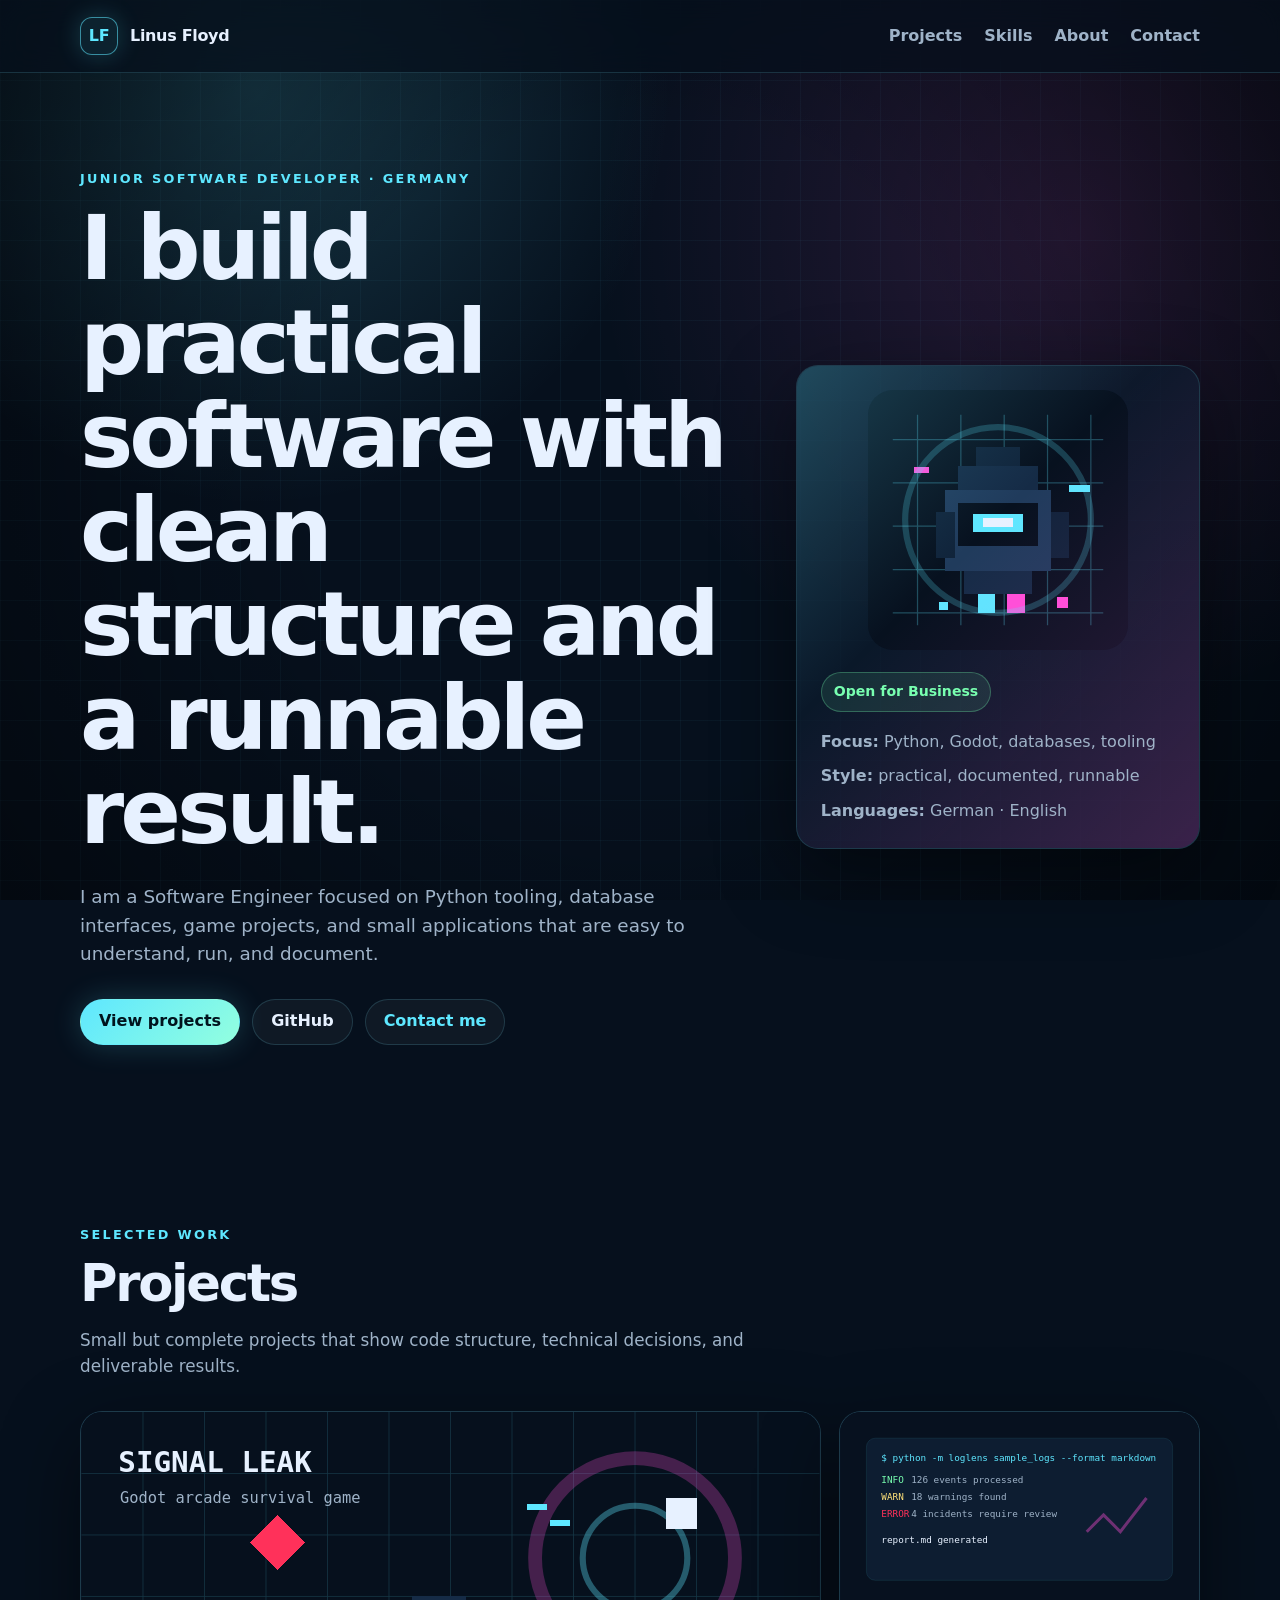
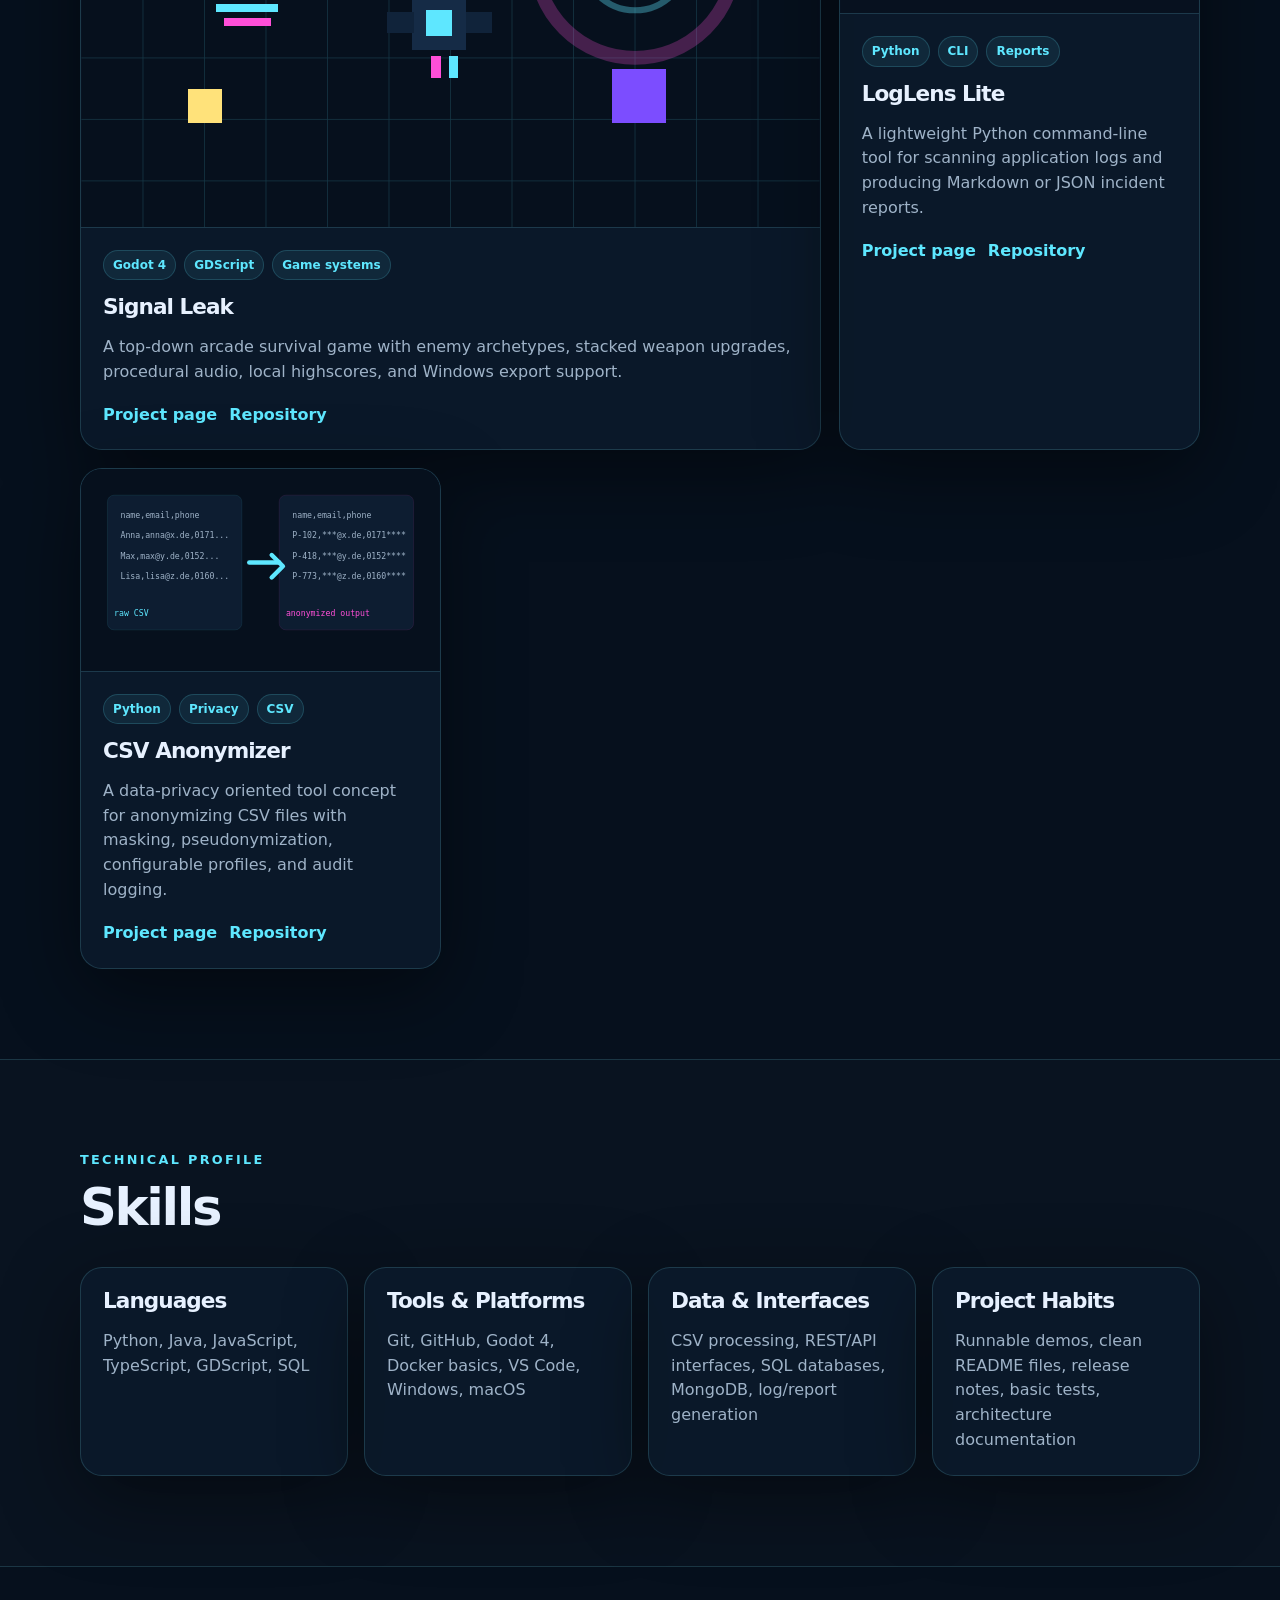
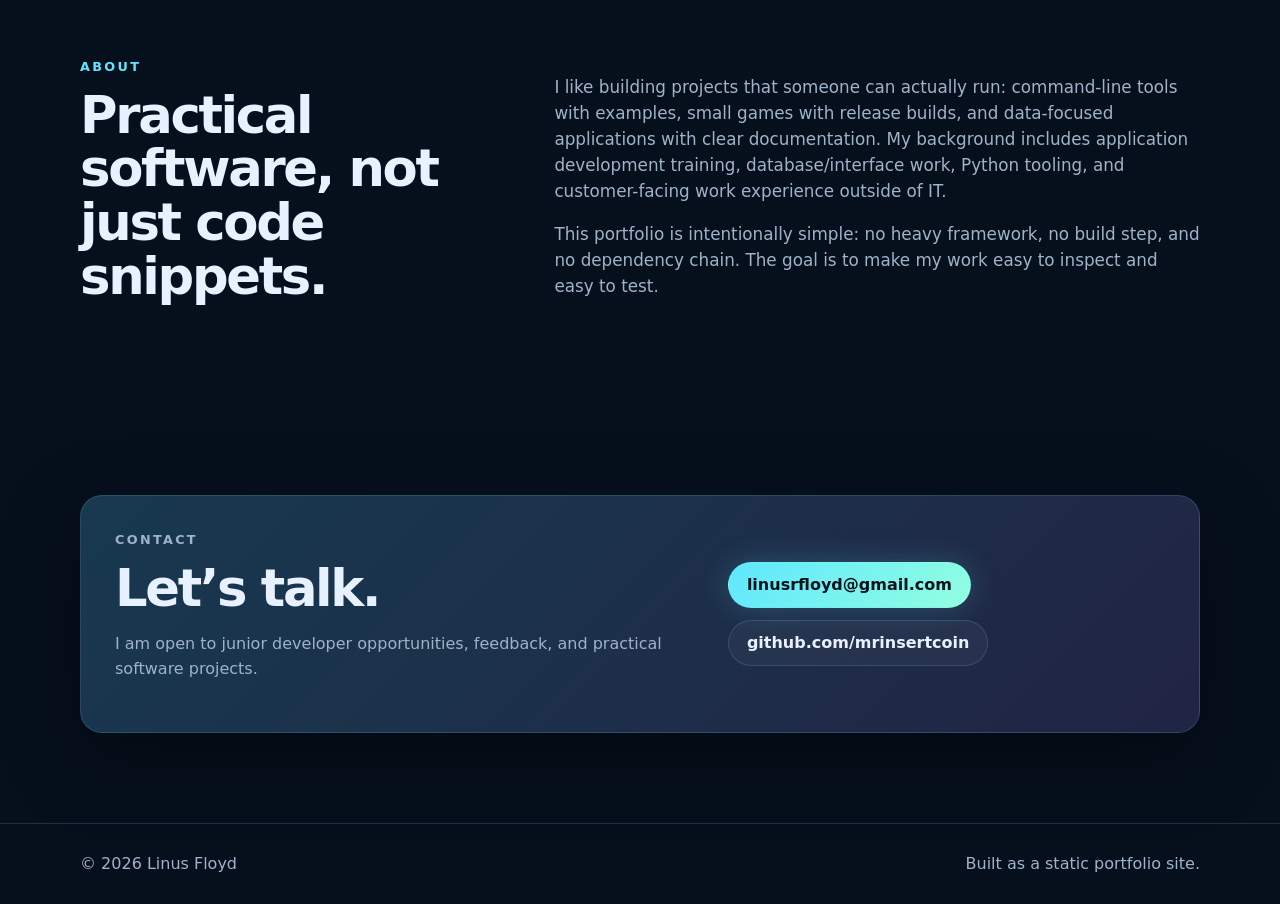
==== index.html @ 3b75c76f "Update job title and availability status in index.html" ====
<!doctype html>
<html lang="en">
<head>
  <meta charset="utf-8" />
  <meta name="viewport" content="width=device-width, initial-scale=1" />
  <title>Linus Floyd — Junior Software Developer</title>
  <meta name="description" content="Portfolio of Linus Floyd, a junior software developer focused on Python tooling, Godot games, databases, and practical software projects." />
  <meta property="og:title" content="Linus Floyd — Junior Software Developer" />
  <meta property="og:description" content="Practical software projects, Python tooling, Godot game development, databases, and clean documentation." />
  <meta property="og:type" content="website" />
  <meta name="theme-color" content="#07111f" />
  <link rel="icon" href="assets/img/favicon.svg" type="image/svg+xml" />
  <link rel="stylesheet" href="assets/css/styles.css" />
</head>
<body>
  <a class="skip-link" href="#main">Skip to content</a>
  <div class="site-bg" aria-hidden="true"></div>

  <header class="site-header">
    <nav class="nav container" aria-label="Main navigation">
      <a class="brand" href="index.html" aria-label="Linus Floyd homepage">
        <span class="brand-mark">LF</span>
        <span>Linus Floyd</span>
      </a>
      <button class="nav-toggle" type="button" aria-label="Open navigation" aria-expanded="false">☰</button>
      <div class="nav-links">
        <a href="#projects">Projects</a>
        <a href="#skills">Skills</a>
        <a href="#about">About</a>
        <a href="#contact">Contact</a>
      </div>
    </nav>
  </header>

  <main id="main">
    <section class="hero section">
      <div class="container hero-grid">
        <div class="hero-copy">
          <p class="eyebrow">Junior Software Developer · Germany</p>
          <h1>I build practical software with clean structure and a runnable result.</h1>
          <p class="hero-text">
            I am a Software Engineer focused on Python tooling,
            database interfaces, game projects, and small applications that are easy to understand,
            run, and document.
          </p>
          <div class="button-row">
            <a class="button primary" href="#projects">View projects</a>
            <a class="button" href="https://github.com/mrinsertcoin" target="_blank" rel="noreferrer">GitHub</a>
            <a class="button ghost" href="mailto:linusrfloyd@gmail.com">Contact me</a>
          </div>
        </div>
        <div class="hero-card" aria-label="Developer profile summary">
          <img class="avatar" src="assets/img/avatar-signal.svg" alt="Abstract pixel-style avatar" />
          <div class="status-pill">Open for Business</div>
          <ul class="quick-facts">
            <li><strong>Focus:</strong> Python, Godot, databases, tooling</li>
            <li><strong>Style:</strong> practical, documented, runnable</li>
            <li><strong>Languages:</strong> German · English</li>
          </ul>
        </div>
      </div>
    </section>

    <section class="section" id="projects">
      <div class="container">
        <div class="section-heading">
          <p class="eyebrow">Selected work</p>
          <h2>Projects</h2>
          <p>Small but complete projects that show code structure, technical decisions, and deliverable results.</p>
        </div>

        <div class="project-grid">
          <article class="project-card featured">
            <img src="assets/img/project-signal-leak.svg" alt="Signal Leak project preview" />
            <div class="project-card-body">
              <div class="tag-row"><span>Godot 4</span><span>GDScript</span><span>Game systems</span></div>
              <h3>Signal Leak</h3>
              <p>
                A top-down arcade survival game with enemy archetypes, stacked weapon upgrades,
                procedural audio, local highscores, and Windows export support.
              </p>
              <div class="card-actions">
                <a href="projects/signal-leak.html">Project page</a>
                <a href="https://github.com/mrinsertcoin/signal-leak" target="_blank" rel="noreferrer">Repository</a>
              </div>
            </div>
          </article>

          <article class="project-card">
            <img src="assets/img/project-loglens.svg" alt="LogLens Lite project preview" />
            <div class="project-card-body">
              <div class="tag-row"><span>Python</span><span>CLI</span><span>Reports</span></div>
              <h3>LogLens Lite</h3>
              <p>
                A lightweight Python command-line tool for scanning application logs and producing
                Markdown or JSON incident reports.
              </p>
              <div class="card-actions">
                <a href="projects/loglens-lite.html">Project page</a>
                <a href="https://github.com/mrinsertcoin/loglens-lite" target="_blank" rel="noreferrer">Repository</a>
              </div>
            </div>
          </article>

          <article class="project-card">
            <img src="assets/img/project-csv.svg" alt="CSV Anonymizer project preview" />
            <div class="project-card-body">
              <div class="tag-row"><span>Python</span><span>Privacy</span><span>CSV</span></div>
              <h3>CSV Anonymizer</h3>
              <p>
                A data-privacy oriented tool concept for anonymizing CSV files with masking,
                pseudonymization, configurable profiles, and audit logging.
              </p>
              <div class="card-actions">
                <a href="projects/csv-anonymizer.html">Project page</a>
                <a href="https://github.com/mrinsertcoin/CortexCSVAnonymizer" target="_blank" rel="noreferrer">Repository</a>
              </div>
            </div>
          </article>
        </div>
      </div>
    </section>

    <section class="section alt" id="skills">
      <div class="container">
        <div class="section-heading">
          <p class="eyebrow">Technical profile</p>
          <h2>Skills</h2>
        </div>
        <div class="skill-grid">
          <div class="skill-box">
            <h3>Languages</h3>
            <p>Python, Java, JavaScript, TypeScript, GDScript, SQL</p>
          </div>
          <div class="skill-box">
            <h3>Tools & Platforms</h3>
            <p>Git, GitHub, Godot 4, Docker basics, VS Code, Windows, macOS</p>
          </div>
          <div class="skill-box">
            <h3>Data & Interfaces</h3>
            <p>CSV processing, REST/API interfaces, SQL databases, MongoDB, log/report generation</p>
          </div>
          <div class="skill-box">
            <h3>Project Habits</h3>
            <p>Runnable demos, clean README files, release notes, basic tests, architecture documentation</p>
          </div>
        </div>
      </div>
    </section>

    <section class="section" id="about">
      <div class="container two-col">
        <div>
          <p class="eyebrow">About</p>
          <h2>Practical software, not just code snippets.</h2>
        </div>
        <div class="prose">
          <p>
            I like building projects that someone can actually run: command-line tools with examples,
            small games with release builds, and data-focused applications with clear documentation.
            My background includes application development training, database/interface work, Python tooling,
            and customer-facing work experience outside of IT.
          </p>
          <p>
            This portfolio is intentionally simple: no heavy framework, no build step, and no dependency chain.
            The goal is to make my work easy to inspect and easy to test.
          </p>
        </div>
      </div>
    </section>

    <section class="section contact" id="contact">
      <div class="container contact-card">
        <div>
          <p class="eyebrow">Contact</p>
          <h2>Let’s talk.</h2>
          <p>I am open to junior developer opportunities, feedback, and practical software projects.</p>
        </div>
        <div class="contact-actions">
          <a class="button primary" href="mailto:linusrfloyd@gmail.com">linusrfloyd@gmail.com</a>
          <a class="button" href="https://github.com/mrinsertcoin" target="_blank" rel="noreferrer">github.com/mrinsertcoin</a>
        </div>
      </div>
    </section>
  </main>

  <footer class="site-footer">
    <div class="container footer-inner">
      <span>© <span id="year"></span> Linus Floyd</span>
      <span>Built as a static portfolio site.</span>
    </div>
  </footer>

  <script src="assets/js/main.js"></script>
</body>
</html>
---- assets/css/styles.css ----
:root {
  --bg: #06101d;
  --bg-2: #0a1728;
  --panel: rgba(12, 27, 45, 0.78);
  --panel-strong: rgba(16, 35, 58, 0.92);
  --text: #e7f1ff;
  --muted: #9fb3c8;
  --line: rgba(127, 232, 255, 0.16);
  --cyan: #5ee7ff;
  --magenta: #ff4fd8;
  --green: #78ffb0;
  --yellow: #ffe27a;
  --shadow: 0 24px 80px rgba(0, 0, 0, 0.45);
  --radius: 22px;
  --max: 1120px;
}

* { box-sizing: border-box; }

html {
  scroll-behavior: smooth;
}

body {
  margin: 0;
  min-height: 100vh;
  color: var(--text);
  background: var(--bg);
  font-family: Inter, ui-sans-serif, system-ui, -apple-system, BlinkMacSystemFont, "Segoe UI", sans-serif;
  line-height: 1.55;
}

img { max-width: 100%; display: block; }

a { color: inherit; }

.site-bg {
  position: fixed;
  inset: 0;
  z-index: -1;
  background:
    radial-gradient(circle at 20% 10%, rgba(94, 231, 255, 0.18), transparent 26rem),
    radial-gradient(circle at 84% 26%, rgba(255, 79, 216, 0.13), transparent 30rem),
    linear-gradient(rgba(94, 231, 255, 0.04) 1px, transparent 1px),
    linear-gradient(90deg, rgba(94, 231, 255, 0.04) 1px, transparent 1px),
    var(--bg);
  background-size: auto, auto, 40px 40px, 40px 40px, auto;
}

.site-bg::after {
  content: "";
  position: absolute;
  inset: 0;
  background: radial-gradient(circle, transparent 42%, rgba(0, 0, 0, 0.46));
}

.container {
  width: min(var(--max), calc(100% - 32px));
  margin: 0 auto;
}

.skip-link {
  position: absolute;
  top: -80px;
  left: 16px;
  background: var(--cyan);
  color: #00121c;
  padding: 10px 14px;
  border-radius: 10px;
  z-index: 20;
}

.skip-link:focus { top: 16px; }

.site-header {
  position: sticky;
  top: 0;
  z-index: 10;
  backdrop-filter: blur(16px);
  background: rgba(6, 16, 29, 0.72);
  border-bottom: 1px solid var(--line);
}

.nav {
  min-height: 72px;
  display: flex;
  align-items: center;
  justify-content: space-between;
  gap: 24px;
}

.brand {
  display: inline-flex;
  align-items: center;
  gap: 12px;
  font-weight: 800;
  text-decoration: none;
  letter-spacing: -0.02em;
}

.brand-mark {
  display: grid;
  place-items: center;
  width: 38px;
  height: 38px;
  border: 1px solid rgba(94, 231, 255, 0.55);
  border-radius: 12px;
  color: var(--cyan);
  background: rgba(94, 231, 255, 0.08);
  box-shadow: 0 0 24px rgba(94, 231, 255, 0.2);
}

.nav-links {
  display: flex;
  align-items: center;
  gap: 22px;
  color: var(--muted);
  font-weight: 650;
}

.nav-links a {
  text-decoration: none;
}

.nav-links a:hover { color: var(--text); }

.nav-toggle {
  display: none;
  border: 1px solid var(--line);
  background: var(--panel);
  color: var(--text);
  border-radius: 12px;
  padding: 8px 10px;
}

.section {
  padding: 90px 0;
}

.section.alt {
  border-block: 1px solid var(--line);
  background: rgba(255, 255, 255, 0.015);
}

.hero {
  padding-top: 96px;
}

.hero-grid {
  display: grid;
  grid-template-columns: minmax(0, 1.25fr) minmax(280px, 0.75fr);
  gap: 42px;
  align-items: center;
}

.eyebrow {
  margin: 0 0 12px;
  color: var(--cyan);
  font-size: 0.8rem;
  font-weight: 800;
  text-transform: uppercase;
  letter-spacing: 0.18em;
}

h1, h2, h3 {
  line-height: 1.05;
  margin: 0;
  letter-spacing: -0.045em;
}

h1 {
  max-width: 840px;
  font-size: clamp(2.6rem, 7vw, 5.8rem);
}

h2 {
  font-size: clamp(2rem, 4vw, 3.6rem);
}

h3 {
  font-size: 1.35rem;
}

.hero-text {
  max-width: 720px;
  margin: 24px 0 0;
  color: var(--muted);
  font-size: 1.15rem;
}

.button-row, .contact-actions, .card-actions {
  display: flex;
  flex-wrap: wrap;
  gap: 12px;
  align-items: center;
}

.button-row { margin-top: 30px; }

.button {
  display: inline-flex;
  align-items: center;
  justify-content: center;
  min-height: 46px;
  padding: 0 18px;
  border-radius: 999px;
  border: 1px solid var(--line);
  background: rgba(255, 255, 255, 0.04);
  color: var(--text);
  text-decoration: none;
  font-weight: 800;
}

.button.primary {
  color: #00131d;
  background: linear-gradient(135deg, var(--cyan), #93ffdf);
  border-color: transparent;
  box-shadow: 0 0 30px rgba(94, 231, 255, 0.2);
}

.button.ghost {
  color: var(--cyan);
}

.button:hover, .project-card:hover, .skill-box:hover {
  transform: translateY(-2px);
}

.hero-card, .project-card, .skill-box, .contact-card, .content-card {
  border: 1px solid var(--line);
  border-radius: var(--radius);
  background: var(--panel);
  box-shadow: var(--shadow);
}

.hero-card {
  padding: 24px;
  position: relative;
  overflow: hidden;
}

.hero-card::before {
  content: "";
  position: absolute;
  inset: -1px;
  background: linear-gradient(135deg, rgba(94, 231, 255, 0.24), transparent 40%, rgba(255, 79, 216, 0.2));
  pointer-events: none;
}

.avatar {
  width: 100%;
  max-width: 260px;
  margin: 0 auto 22px;
  image-rendering: pixelated;
}

.status-pill {
  position: relative;
  display: inline-flex;
  padding: 8px 12px;
  border-radius: 999px;
  color: var(--green);
  background: rgba(120, 255, 176, 0.1);
  border: 1px solid rgba(120, 255, 176, 0.28);
  font-weight: 800;
  font-size: 0.88rem;
}

.quick-facts {
  position: relative;
  margin: 18px 0 0;
  padding: 0;
  list-style: none;
  color: var(--muted);
}

.quick-facts li + li { margin-top: 10px; }

.section-heading {
  max-width: 760px;
  margin-bottom: 32px;
}

.section-heading p:not(.eyebrow) {
  color: var(--muted);
  font-size: 1.05rem;
}

.project-grid {
  display: grid;
  grid-template-columns: repeat(3, minmax(0, 1fr));
  gap: 18px;
}

.project-card {
  overflow: hidden;
  transition: transform 0.2s ease, border-color 0.2s ease;
}

.project-card.featured {
  grid-column: span 2;
}

.project-card img {
  width: 100%;
  aspect-ratio: 16 / 9;
  object-fit: cover;
  border-bottom: 1px solid var(--line);
  background: var(--bg-2);
}

.project-card-body {
  padding: 22px;
}

.project-card-body p {
  color: var(--muted);
}

.tag-row {
  display: flex;
  flex-wrap: wrap;
  gap: 8px;
  margin-bottom: 16px;
}

.tag-row span {
  padding: 5px 9px;
  border-radius: 999px;
  color: var(--cyan);
  background: rgba(94, 231, 255, 0.08);
  border: 1px solid rgba(94, 231, 255, 0.18);
  font-size: 0.75rem;
  font-weight: 800;
}

.card-actions {
  margin-top: 18px;
}

.card-actions a {
  color: var(--cyan);
  font-weight: 800;
  text-decoration: none;
}

.card-actions a:hover { text-decoration: underline; }

.skill-grid {
  display: grid;
  grid-template-columns: repeat(4, minmax(0, 1fr));
  gap: 16px;
}

.skill-box {
  padding: 22px;
  transition: transform 0.2s ease;
}

.skill-box p {
  color: var(--muted);
  margin-bottom: 0;
}

.two-col {
  display: grid;
  grid-template-columns: 0.8fr 1.2fr;
  gap: 44px;
}

.prose {
  color: var(--muted);
  font-size: 1.05rem;
}

.contact-card {
  padding: 34px;
  display: flex;
  gap: 24px;
  align-items: center;
  justify-content: space-between;
  background: linear-gradient(135deg, rgba(94, 231, 255, 0.12), rgba(255, 79, 216, 0.08)), var(--panel-strong);
}

.contact-card p { color: var(--muted); }

.site-footer {
  border-top: 1px solid var(--line);
  padding: 28px 0;
  color: var(--muted);
}

.footer-inner {
  display: flex;
  justify-content: space-between;
  gap: 16px;
  flex-wrap: wrap;
}

.project-hero {
  padding: 64px 0 36px;
}

.breadcrumbs {
  display: flex;
  gap: 10px;
  color: var(--muted);
  margin-bottom: 22px;
  font-weight: 700;
}

.breadcrumbs a { text-decoration: none; color: var(--cyan); }

.project-layout {
  display: grid;
  grid-template-columns: minmax(0, 1fr) 320px;
  gap: 22px;
  align-items: start;
}

.content-card {
  padding: 28px;
}

.content-card + .content-card { margin-top: 18px; }

.content-card p, .content-card li { color: var(--muted); }

.content-card code {
  color: var(--cyan);
  background: rgba(94, 231, 255, 0.09);
  padding: 2px 6px;
  border-radius: 7px;
}

.sidebar {
  position: sticky;
  top: 92px;
}

.sidebar .button { width: 100%; margin-top: 10px; }

.meta-list {
  padding: 0;
  list-style: none;
  margin: 0;
}

.meta-list li {
  padding: 12px 0;
  border-bottom: 1px solid var(--line);
}

.meta-list strong { color: var(--text); display: block; }

@media (max-width: 900px) {
  .hero-grid, .two-col, .project-layout {
    grid-template-columns: 1fr;
  }

  .project-grid, .skill-grid {
    grid-template-columns: 1fr;
  }

  .project-card.featured {
    grid-column: auto;
  }

  .contact-card {
    align-items: flex-start;
    flex-direction: column;
  }

  .sidebar { position: static; }
}

@media (max-width: 720px) {
  .nav-toggle { display: inline-flex; }

  .nav-links {
    display: none;
    position: absolute;
    top: 72px;
    left: 16px;
    right: 16px;
    flex-direction: column;
    align-items: flex-start;
    padding: 18px;
    border: 1px solid var(--line);
    border-radius: 18px;
    background: rgba(6, 16, 29, 0.96);
  }

  .nav-links.open { display: flex; }

  .section { padding: 64px 0; }
}
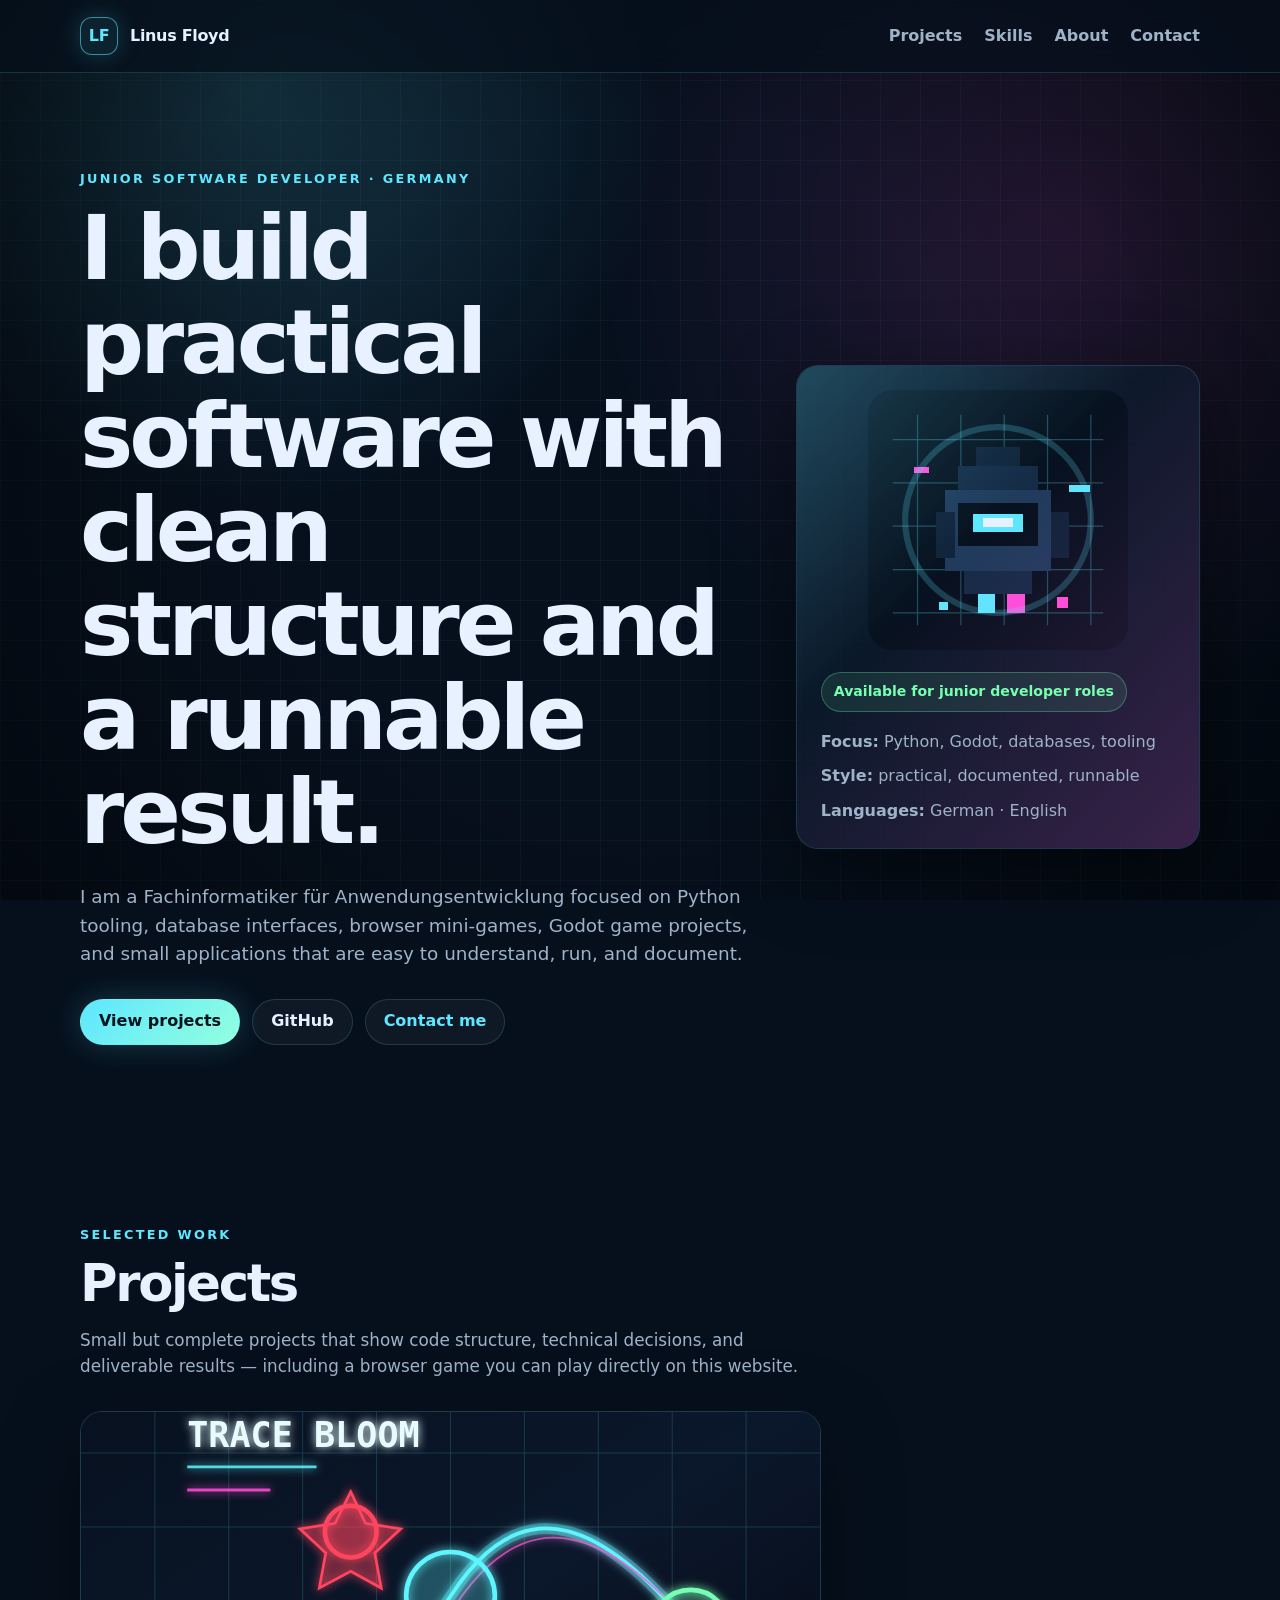
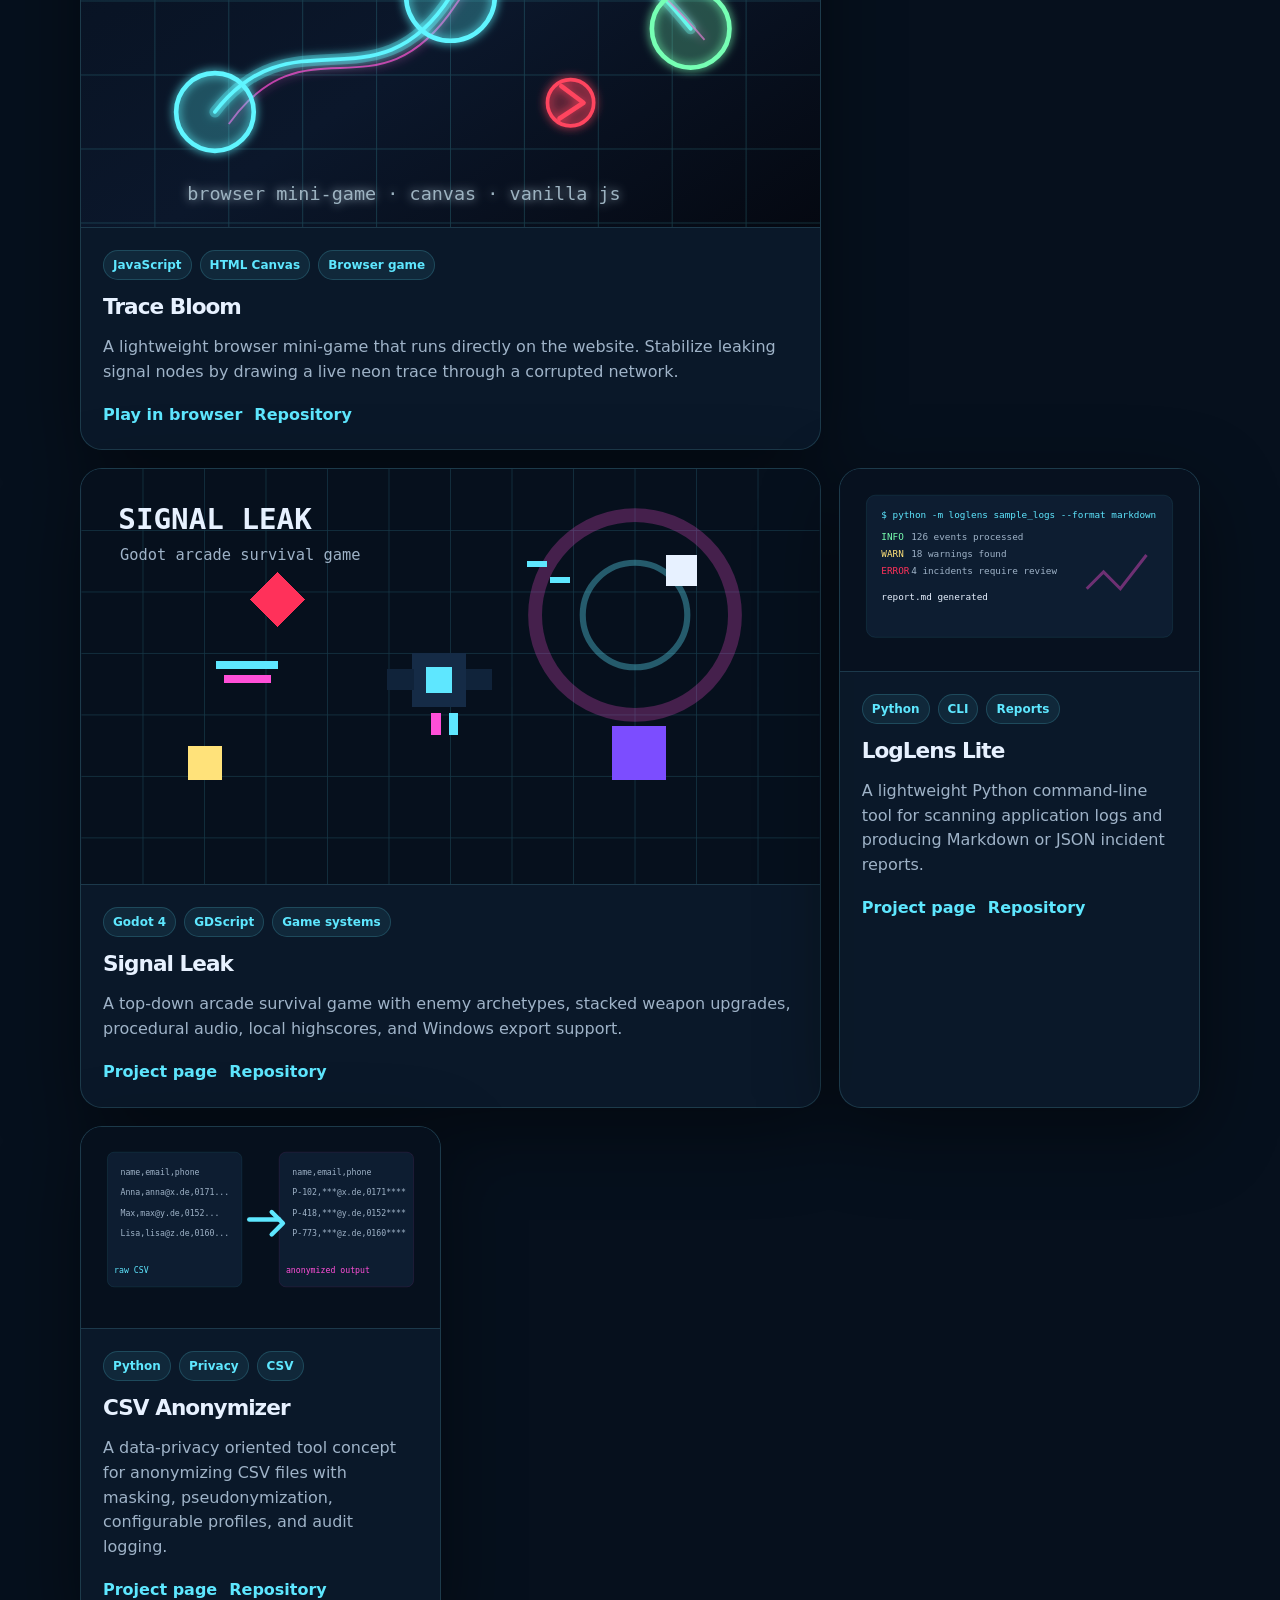
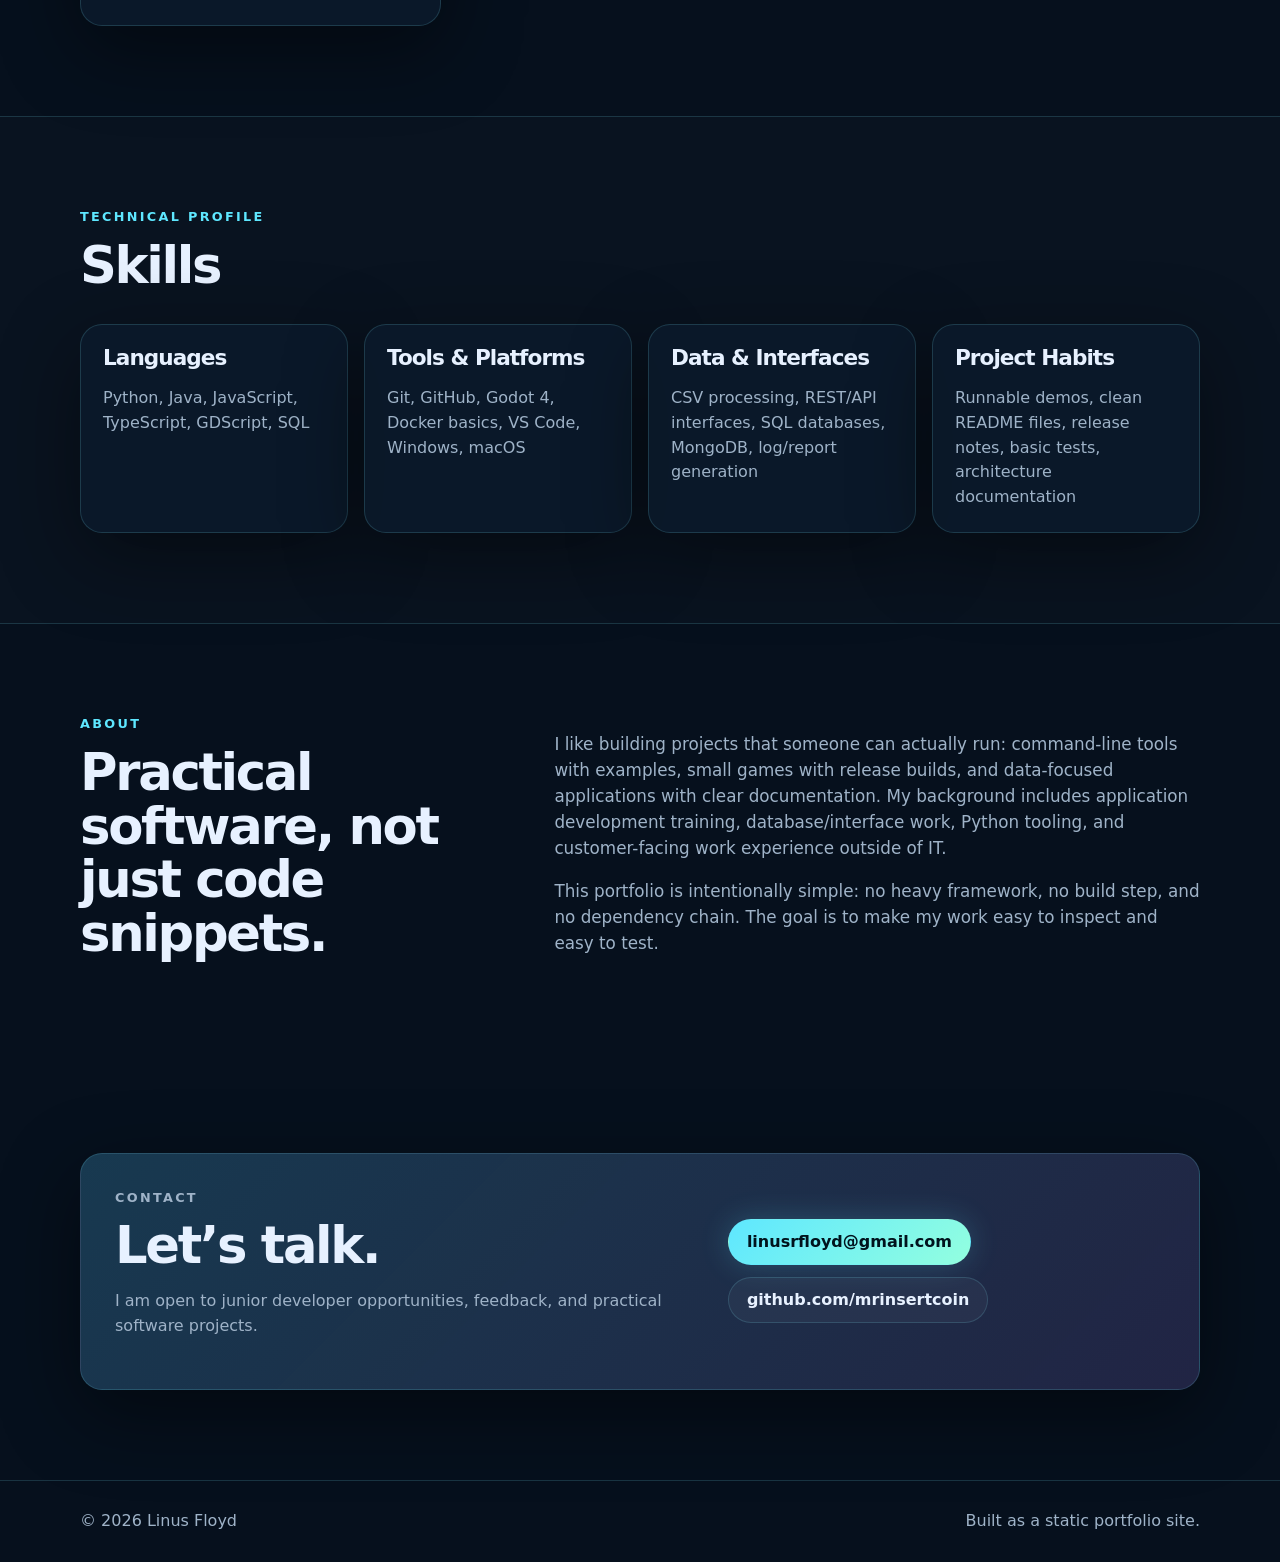
==== commit ff38f875: "Add Trace Bloom browser game with initial setup and game mechanics - Created .gitignore to exclude u" ====
--- a/index.html
+++ b/index.html
@@ -39,8 +39,8 @@
           <p class="eyebrow">Junior Software Developer · Germany</p>
           <h1>I build practical software with clean structure and a runnable result.</h1>
           <p class="hero-text">
-            I am a Software Engineer focused on Python tooling,
-            database interfaces, game projects, and small applications that are easy to understand,
+            I am a Fachinformatiker für Anwendungsentwicklung focused on Python tooling,
+            database interfaces, browser mini-games, Godot game projects, and small applications that are easy to understand,
             run, and document.
           </p>
           <div class="button-row">
@@ -51,7 +51,7 @@
         </div>
         <div class="hero-card" aria-label="Developer profile summary">
           <img class="avatar" src="assets/img/avatar-signal.svg" alt="Abstract pixel-style avatar" />
-          <div class="status-pill">Open for Business</div>
+          <div class="status-pill">Available for junior developer roles</div>
           <ul class="quick-facts">
             <li><strong>Focus:</strong> Python, Godot, databases, tooling</li>
             <li><strong>Style:</strong> practical, documented, runnable</li>
@@ -66,10 +66,26 @@
         <div class="section-heading">
           <p class="eyebrow">Selected work</p>
           <h2>Projects</h2>
-          <p>Small but complete projects that show code structure, technical decisions, and deliverable results.</p>
+          <p>Small but complete projects that show code structure, technical decisions, and deliverable results — including a browser game you can play directly on this website.</p>
         </div>
 
         <div class="project-grid">
+          <article class="project-card featured">
+            <img src="assets/img/project-trace-bloom.svg" alt="Trace Bloom browser game preview" />
+            <div class="project-card-body">
+              <div class="tag-row"><span>JavaScript</span><span>HTML Canvas</span><span>Browser game</span></div>
+              <h3>Trace Bloom</h3>
+              <p>
+                A lightweight browser mini-game that runs directly on the website.
+                Stabilize leaking signal nodes by drawing a live neon trace through a corrupted network.
+              </p>
+              <div class="card-actions">
+                <a href="mini-games/trace-bloom/">Play in browser</a>
+                <a href="https://github.com/mrinsertcoin/trace-bloom" target="_blank" rel="noreferrer">Repository</a>
+              </div>
+            </div>
+          </article>
+
           <article class="project-card featured">
             <img src="assets/img/project-signal-leak.svg" alt="Signal Leak project preview" />
             <div class="project-card-body">
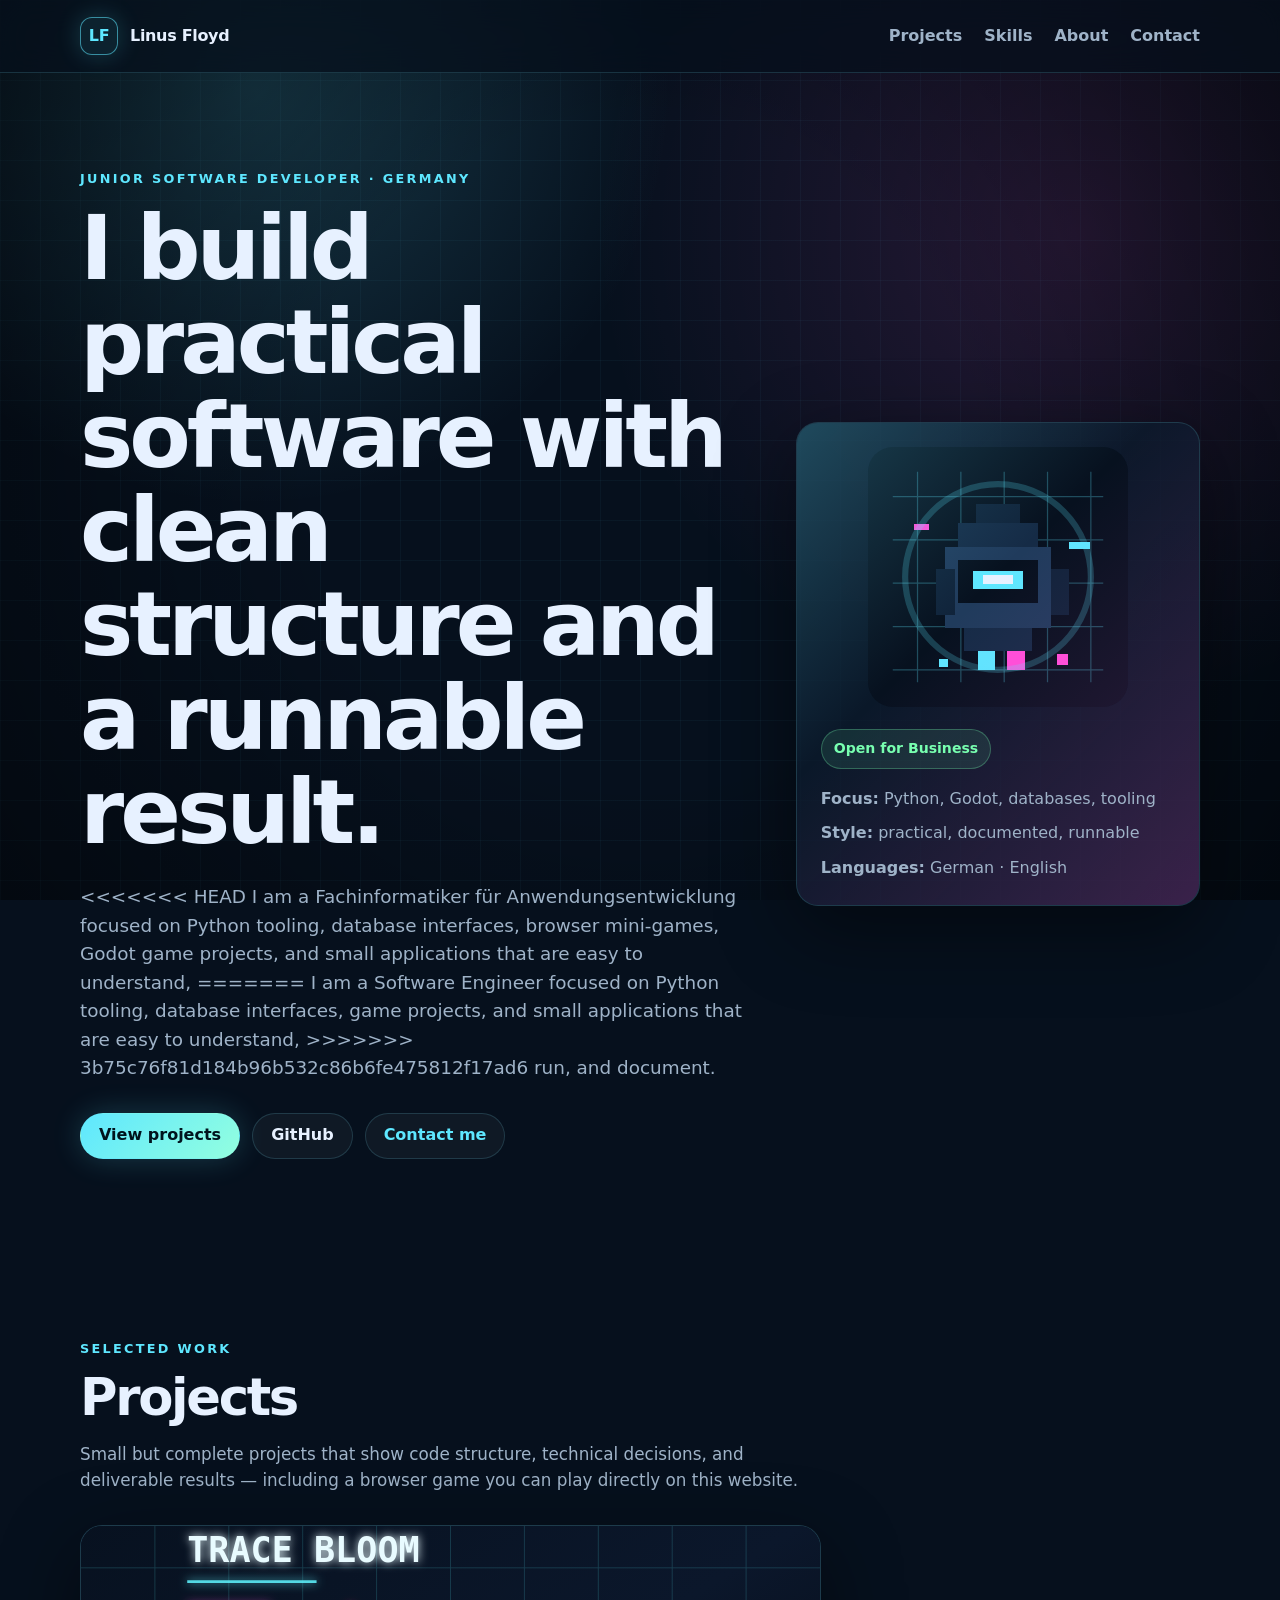
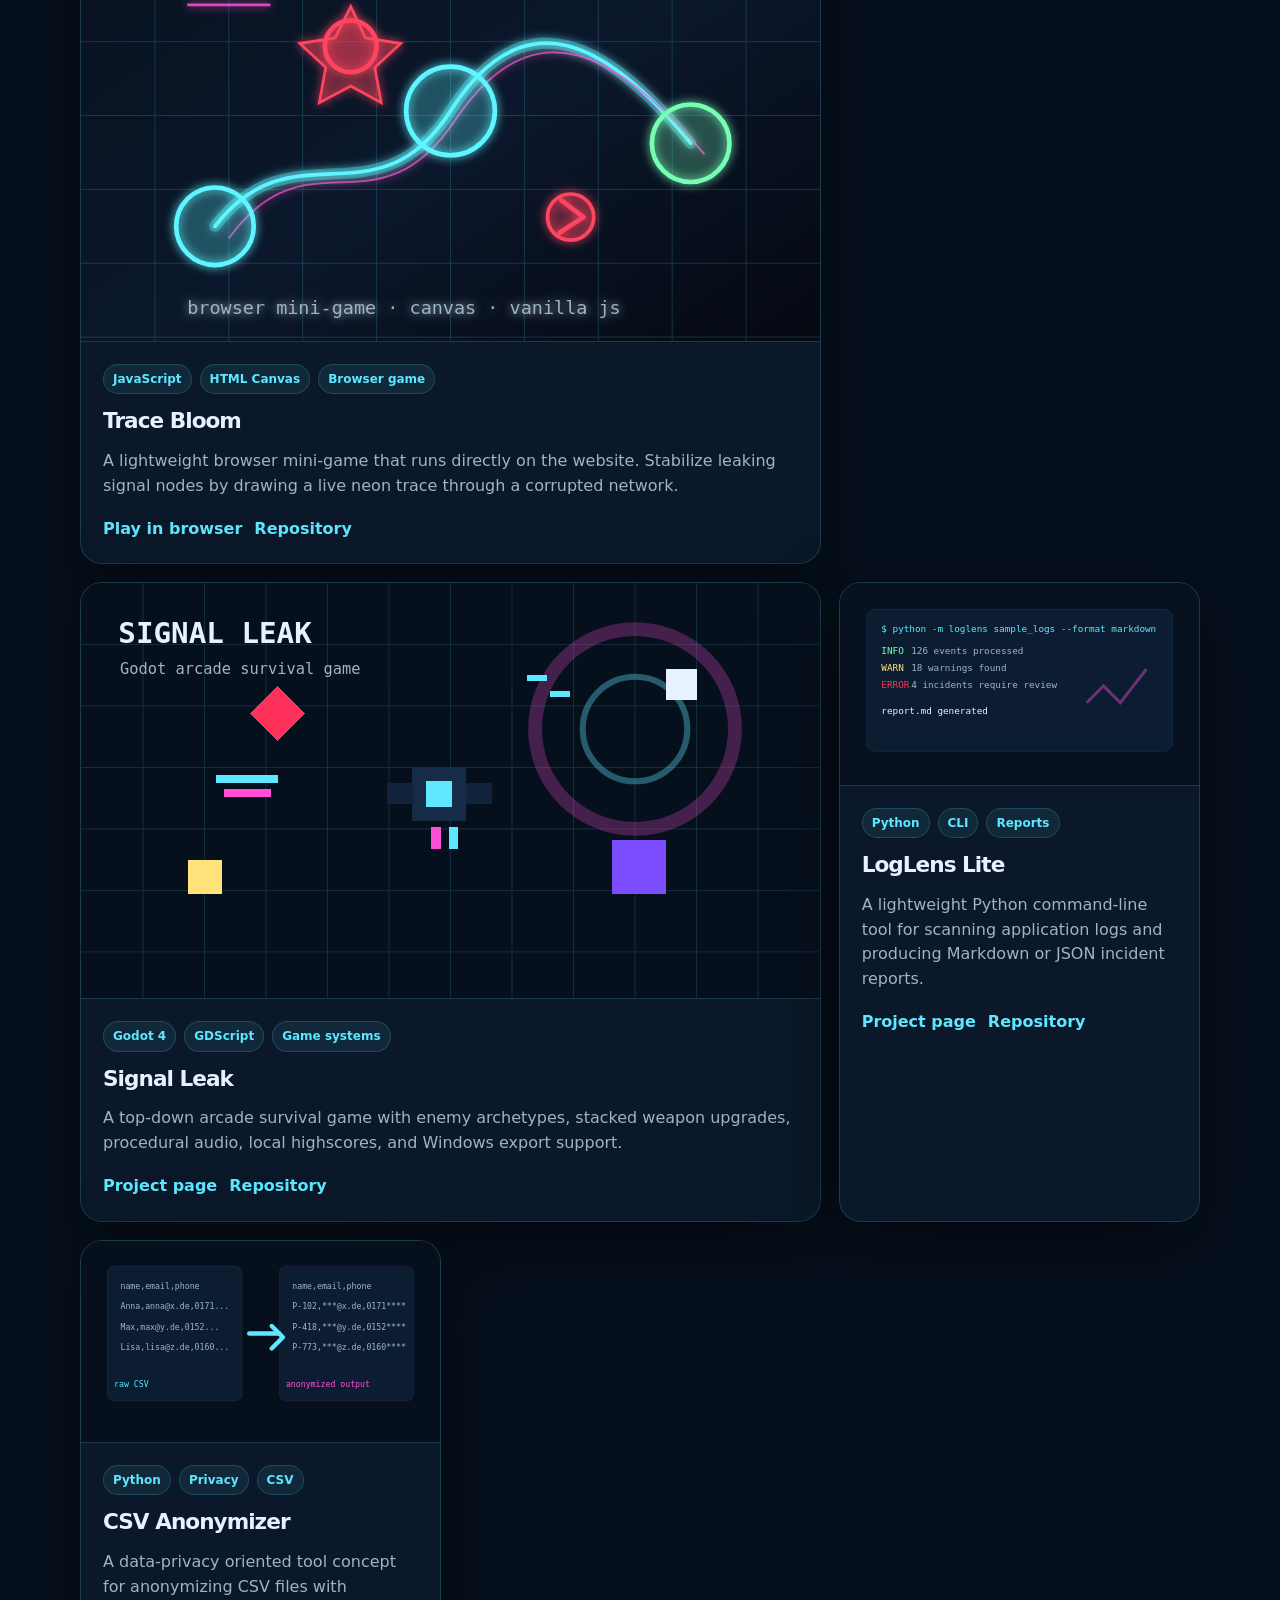
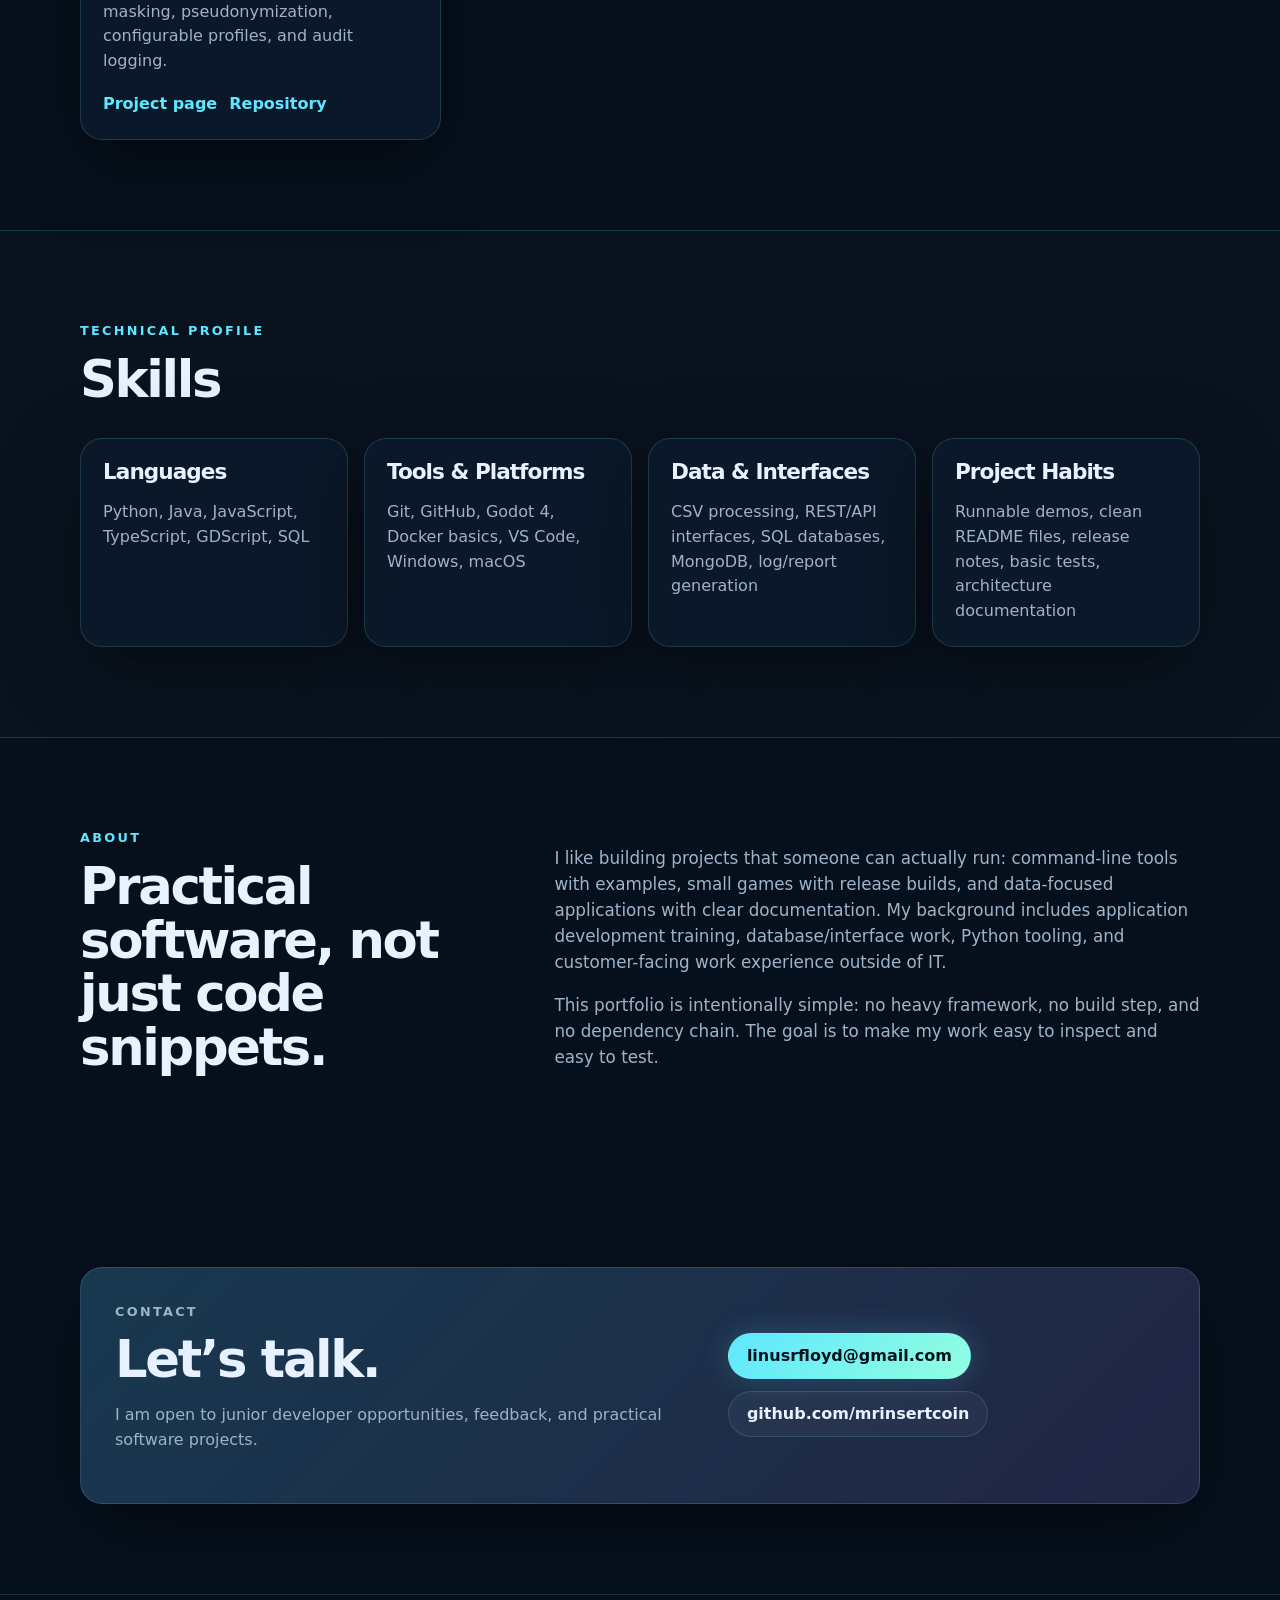
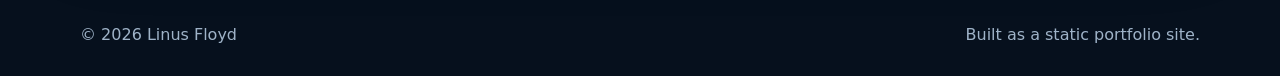
==== commit 9b3e058e: "Merge branch 'main' of https://github.com/mrinsertcoin/portfolio-site" ====
--- a/index.html
+++ b/index.html
@@ -39,8 +39,13 @@
           <p class="eyebrow">Junior Software Developer · Germany</p>
           <h1>I build practical software with clean structure and a runnable result.</h1>
           <p class="hero-text">
+<<<<<<< HEAD
             I am a Fachinformatiker für Anwendungsentwicklung focused on Python tooling,
             database interfaces, browser mini-games, Godot game projects, and small applications that are easy to understand,
+=======
+            I am a Software Engineer focused on Python tooling,
+            database interfaces, game projects, and small applications that are easy to understand,
+>>>>>>> 3b75c76f81d184b96b532c86b6fe475812f17ad6
             run, and document.
           </p>
           <div class="button-row">
@@ -51,7 +56,7 @@
         </div>
         <div class="hero-card" aria-label="Developer profile summary">
           <img class="avatar" src="assets/img/avatar-signal.svg" alt="Abstract pixel-style avatar" />
-          <div class="status-pill">Available for junior developer roles</div>
+          <div class="status-pill">Open for Business</div>
           <ul class="quick-facts">
             <li><strong>Focus:</strong> Python, Godot, databases, tooling</li>
             <li><strong>Style:</strong> practical, documented, runnable</li>
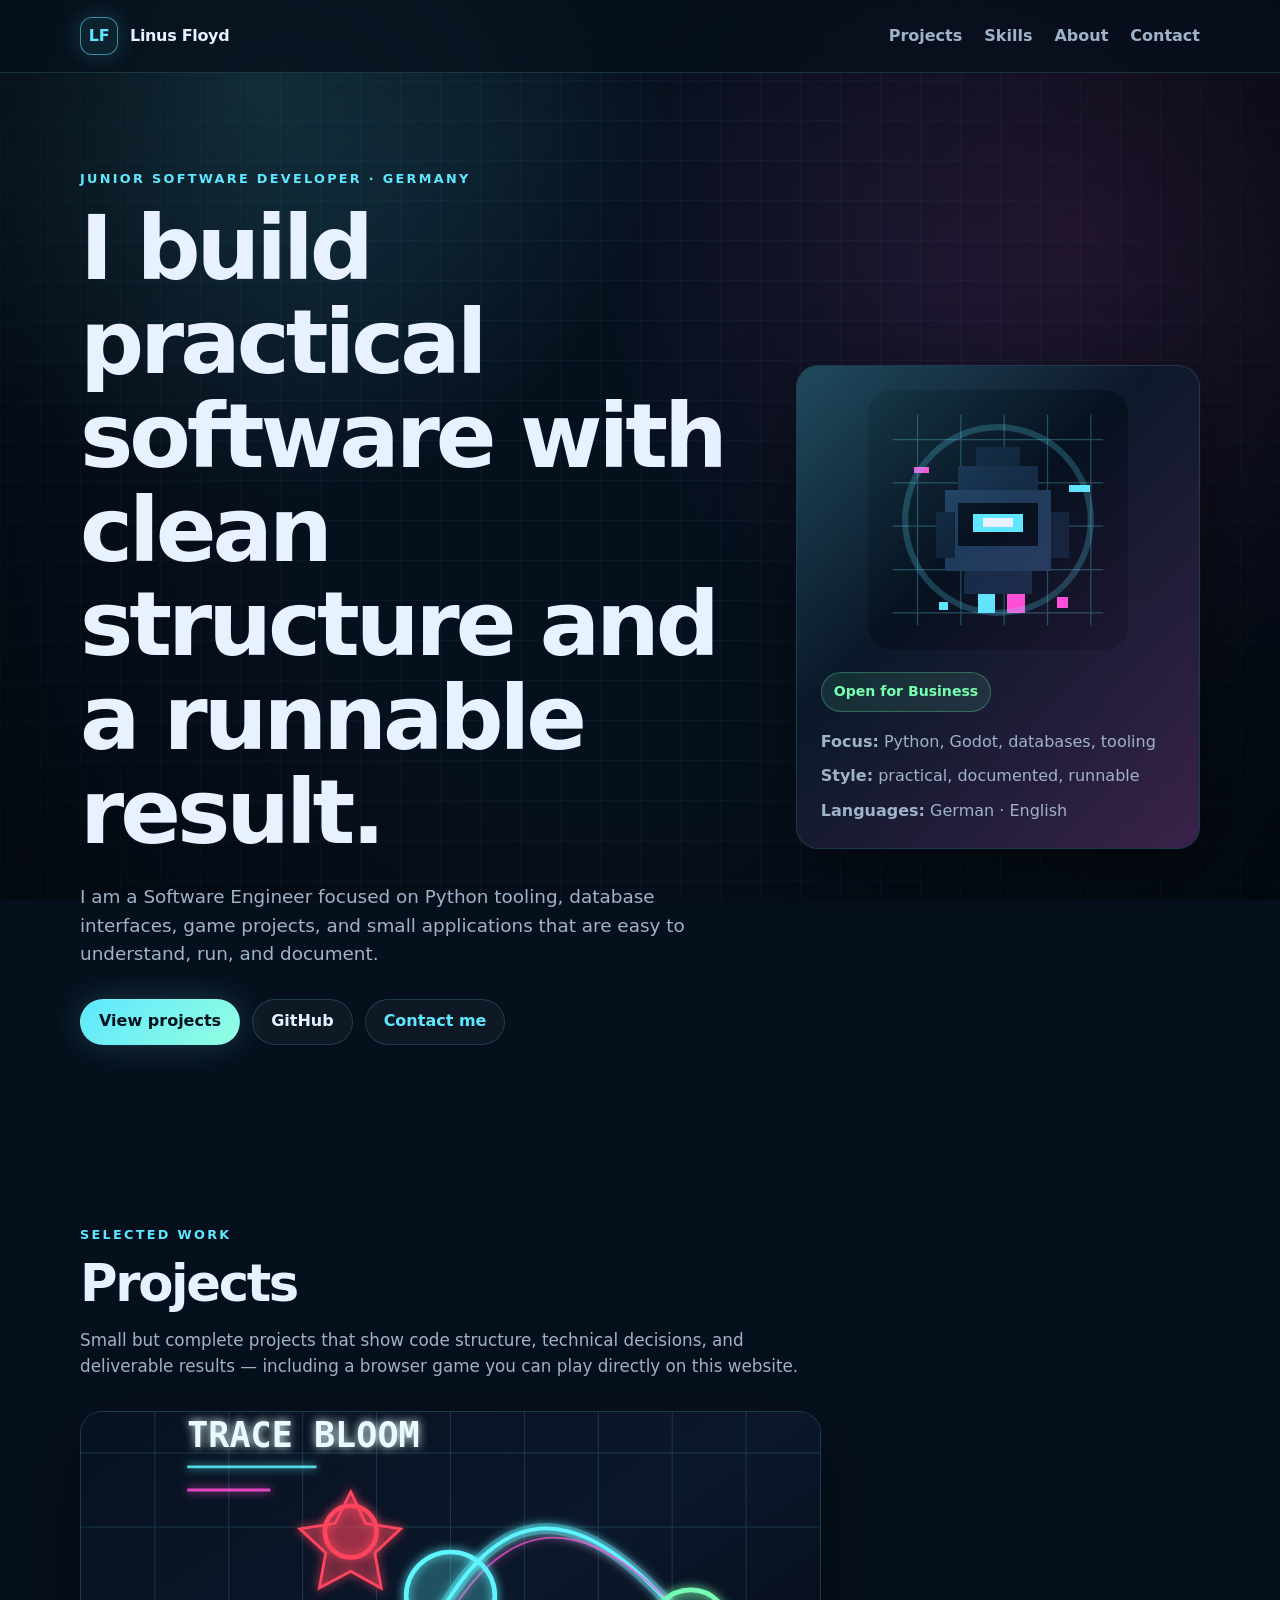
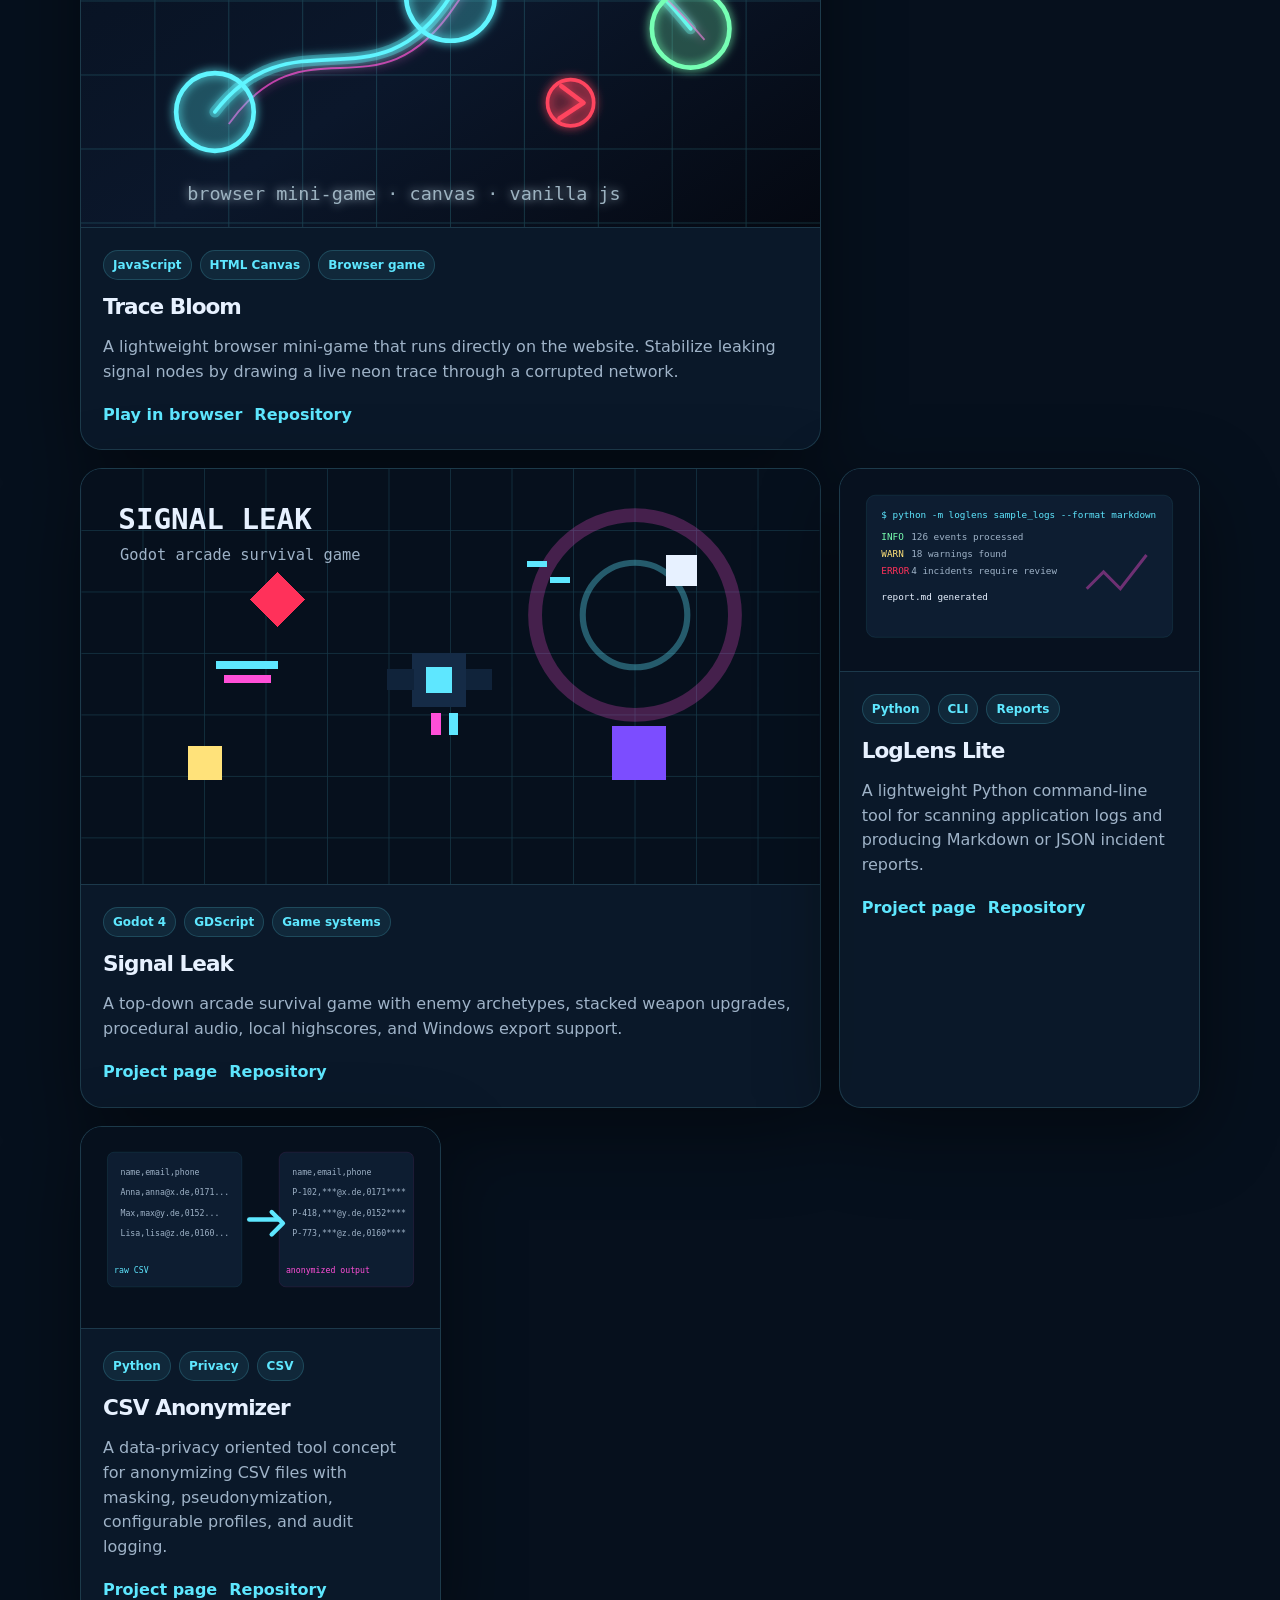
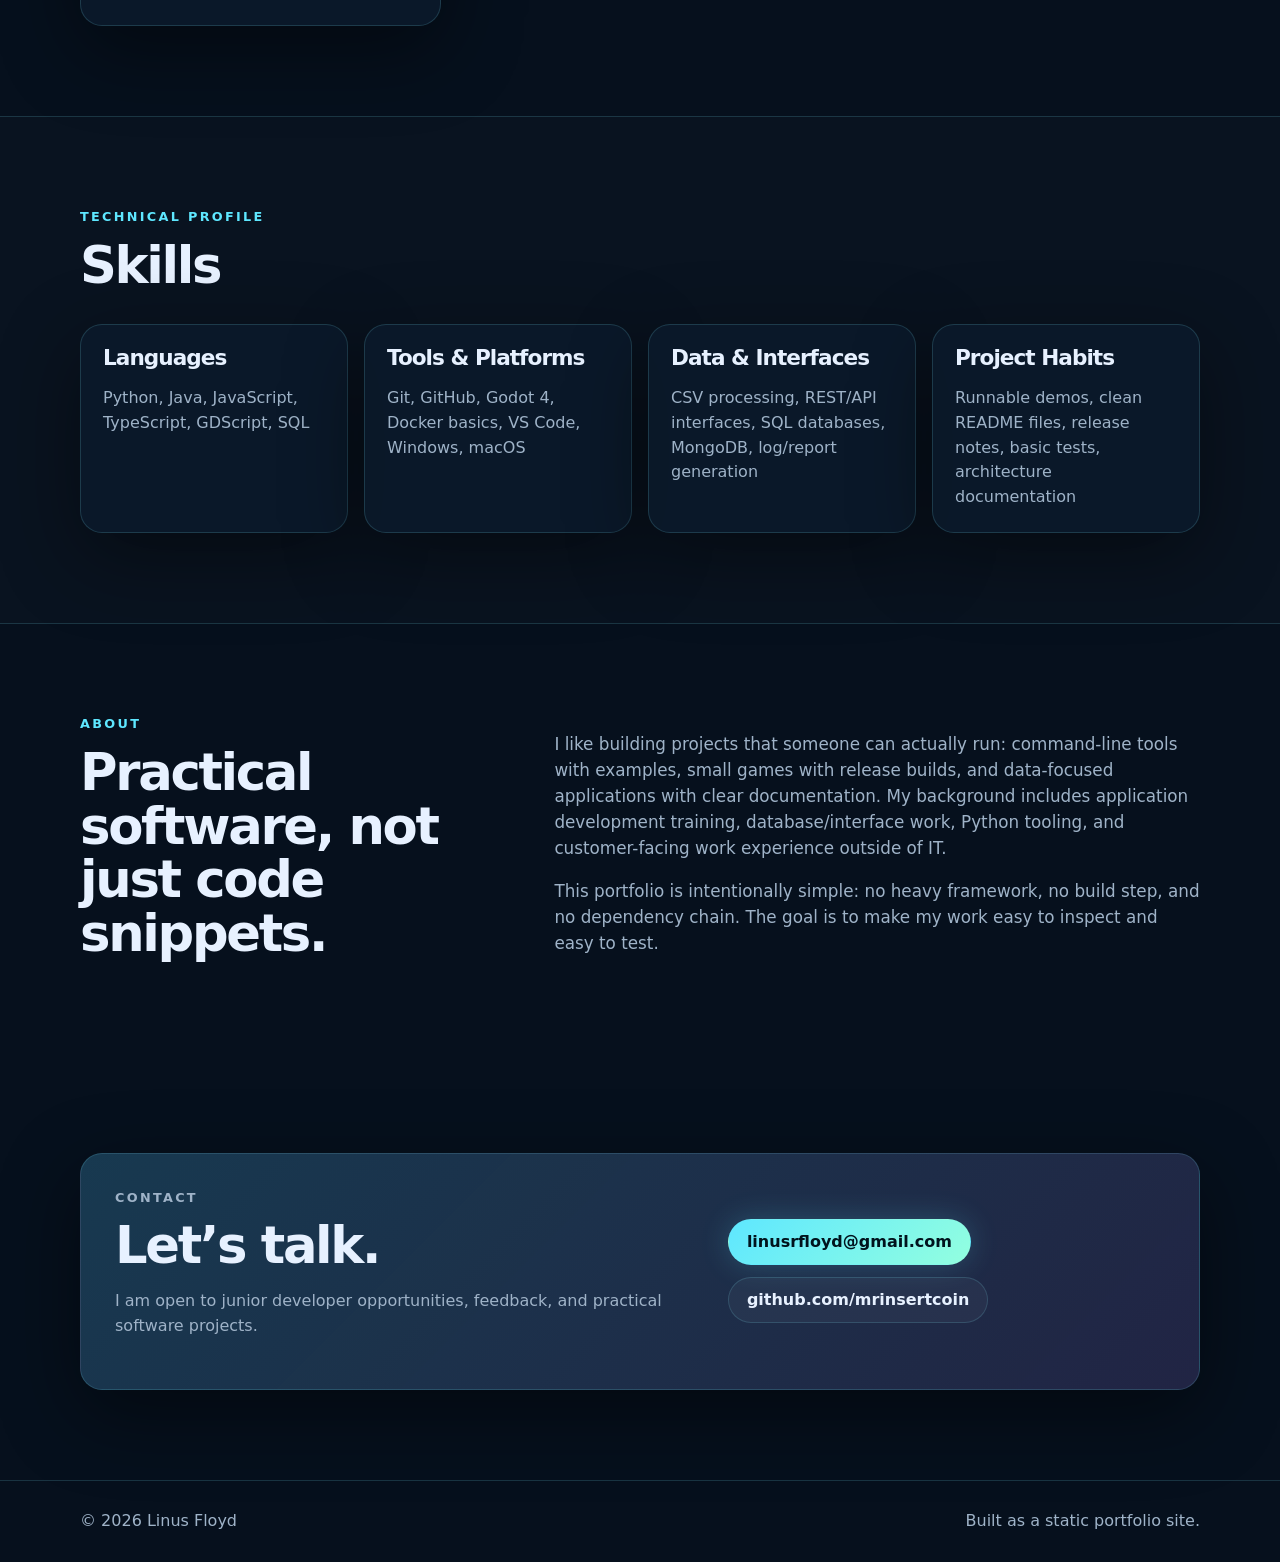
==== commit 8353236e: "Change job title to Software Engineer Updated job title and description in the hero section." ====
--- a/index.html
+++ b/index.html
@@ -39,13 +39,8 @@
           <p class="eyebrow">Junior Software Developer · Germany</p>
           <h1>I build practical software with clean structure and a runnable result.</h1>
           <p class="hero-text">
-<<<<<<< HEAD
-            I am a Fachinformatiker für Anwendungsentwicklung focused on Python tooling,
-            database interfaces, browser mini-games, Godot game projects, and small applications that are easy to understand,
-=======
             I am a Software Engineer focused on Python tooling,
             database interfaces, game projects, and small applications that are easy to understand,
->>>>>>> 3b75c76f81d184b96b532c86b6fe475812f17ad6
             run, and document.
           </p>
           <div class="button-row">
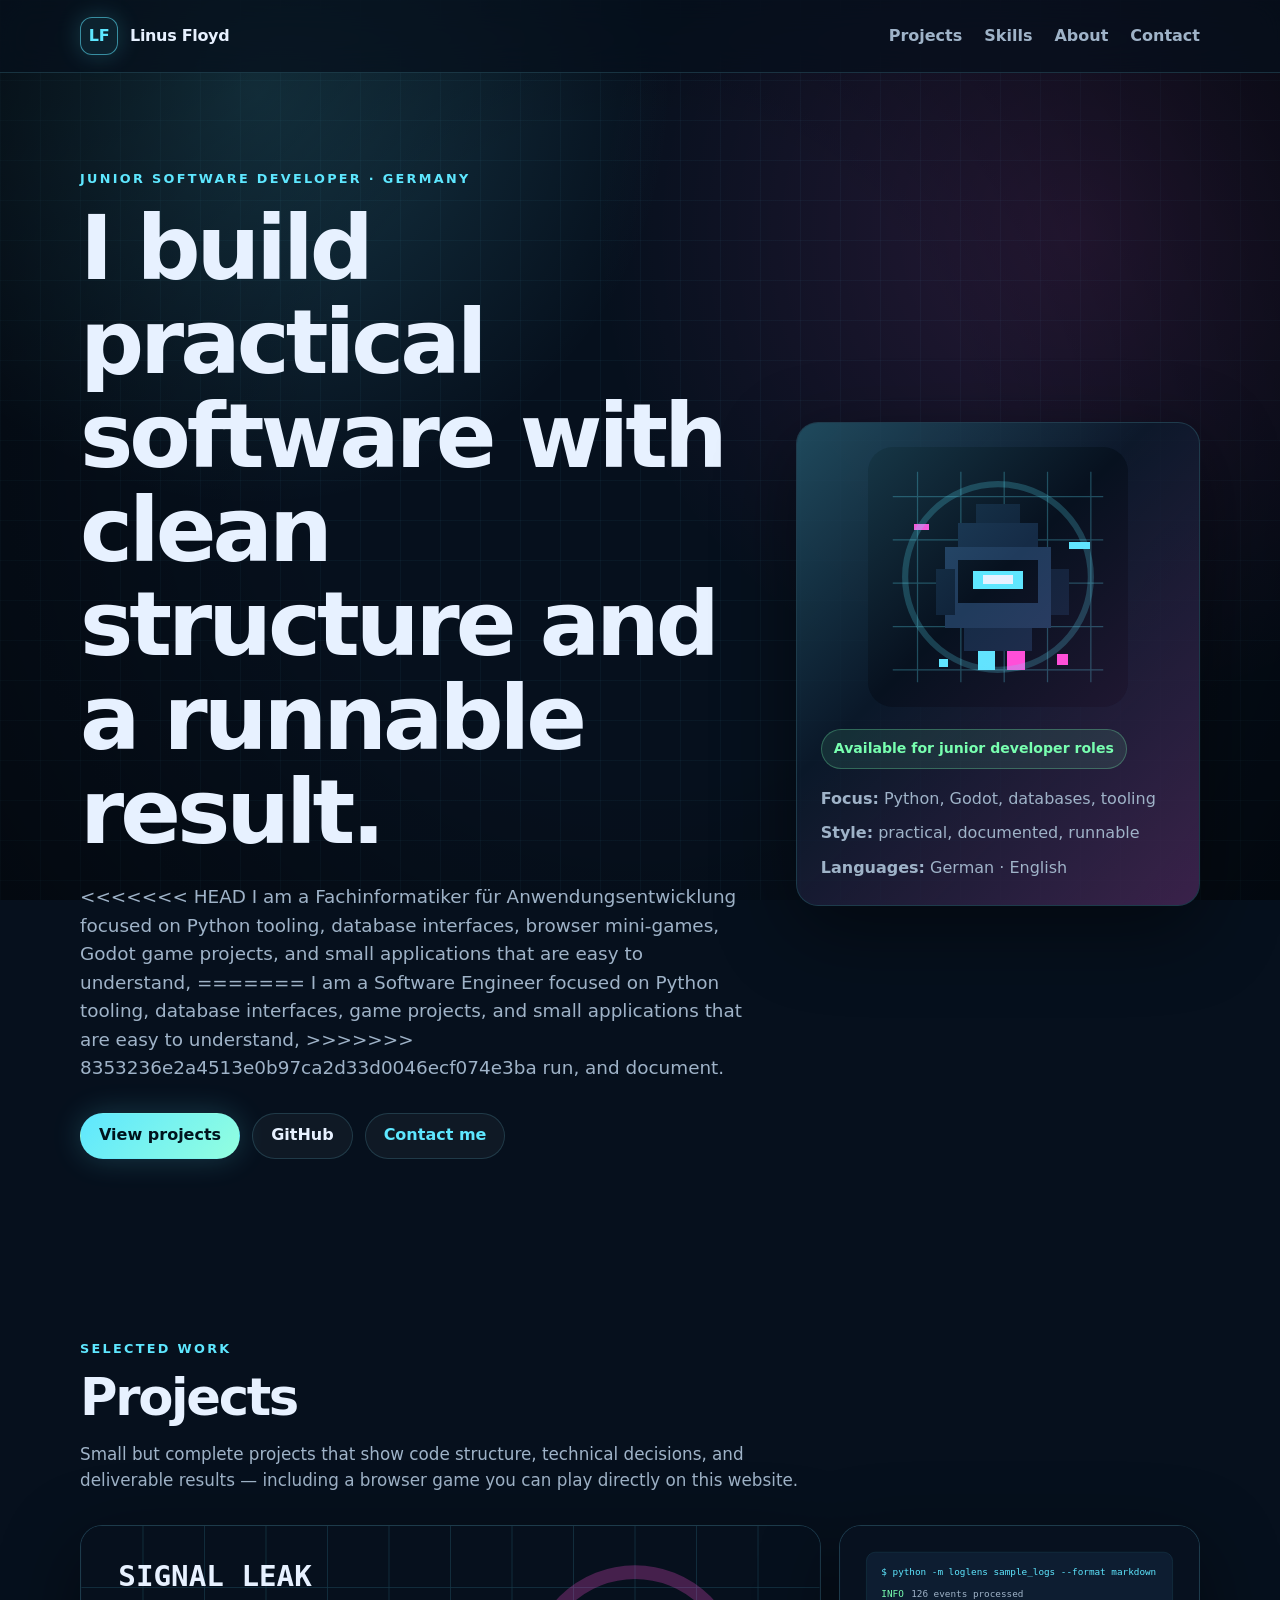
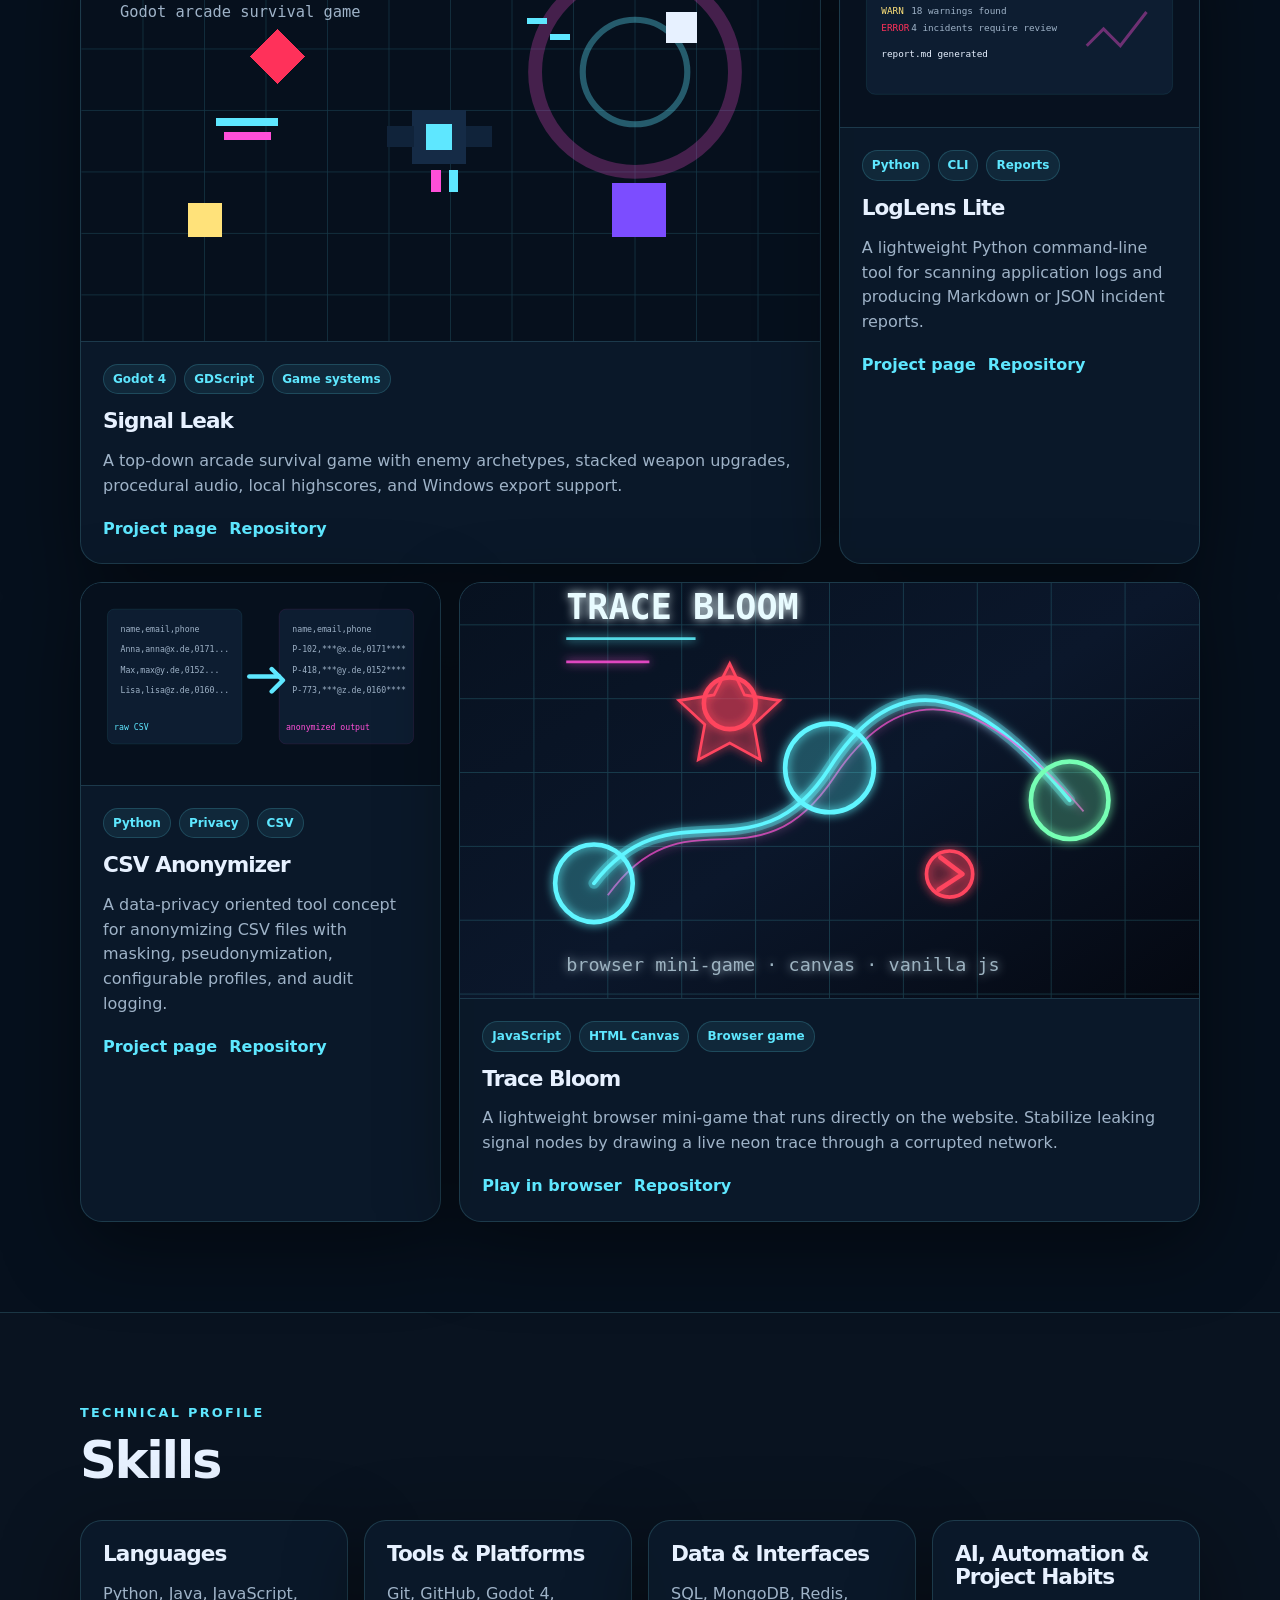
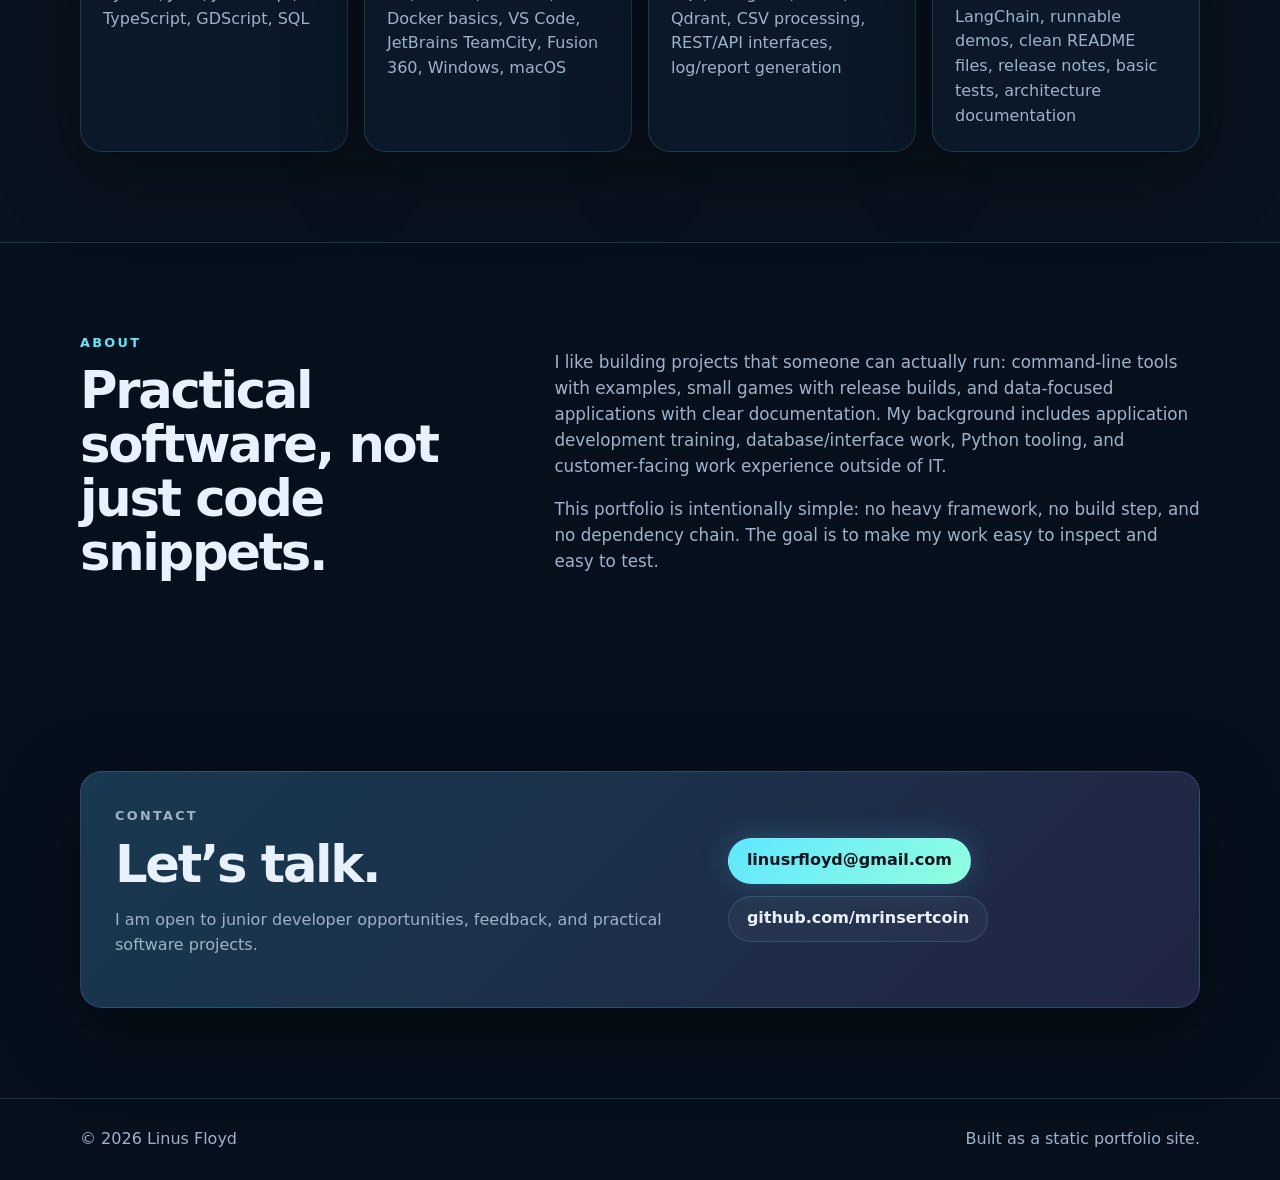
==== commit c938bd84: "Merge branch 'main' of https://github.com/mrinsertcoin/portfolio-site" ====
--- a/index.html
+++ b/index.html
@@ -39,8 +39,13 @@
           <p class="eyebrow">Junior Software Developer · Germany</p>
           <h1>I build practical software with clean structure and a runnable result.</h1>
           <p class="hero-text">
+<<<<<<< HEAD
+            I am a Fachinformatiker für Anwendungsentwicklung focused on Python tooling,
+            database interfaces, browser mini-games, Godot game projects, and small applications that are easy to understand,
+=======
             I am a Software Engineer focused on Python tooling,
             database interfaces, game projects, and small applications that are easy to understand,
+>>>>>>> 8353236e2a4513e0b97ca2d33d0046ecf074e3ba
             run, and document.
           </p>
           <div class="button-row">
@@ -51,7 +56,7 @@
         </div>
         <div class="hero-card" aria-label="Developer profile summary">
           <img class="avatar" src="assets/img/avatar-signal.svg" alt="Abstract pixel-style avatar" />
-          <div class="status-pill">Open for Business</div>
+          <div class="status-pill">Available for junior developer roles</div>
           <ul class="quick-facts">
             <li><strong>Focus:</strong> Python, Godot, databases, tooling</li>
             <li><strong>Style:</strong> practical, documented, runnable</li>
@@ -70,6 +75,54 @@
         </div>
 
         <div class="project-grid">
+
+          <article class="project-card featured">
+            <img src="assets/img/project-signal-leak.svg" alt="Signal Leak project preview" />
+            <div class="project-card-body">
+              <div class="tag-row"><span>Godot 4</span><span>GDScript</span><span>Game systems</span></div>
+              <h3>Signal Leak</h3>
+              <p>
+                A top-down arcade survival game with enemy archetypes, stacked weapon upgrades,
+                procedural audio, local highscores, and Windows export support.
+              </p>
+              <div class="card-actions">
+                <a href="projects/signal-leak.html">Project page</a>
+                <a href="https://github.com/mrinsertcoin/signal-leak" target="_blank" rel="noreferrer">Repository</a>
+              </div>
+            </div>
+          </article>
+
+          <article class="project-card">
+            <img src="assets/img/project-loglens.svg" alt="LogLens Lite project preview" />
+            <div class="project-card-body">
+              <div class="tag-row"><span>Python</span><span>CLI</span><span>Reports</span></div>
+              <h3>LogLens Lite</h3>
+              <p>
+                A lightweight Python command-line tool for scanning application logs and producing
+                Markdown or JSON incident reports.
+              </p>
+              <div class="card-actions">
+                <a href="projects/loglens-lite.html">Project page</a>
+                <a href="https://github.com/mrinsertcoin/loglens-lite" target="_blank" rel="noreferrer">Repository</a>
+              </div>
+            </div>
+          </article>
+
+          <article class="project-card">
+            <img src="assets/img/project-csv.svg" alt="CSV Anonymizer project preview" />
+            <div class="project-card-body">
+              <div class="tag-row"><span>Python</span><span>Privacy</span><span>CSV</span></div>
+              <h3>CSV Anonymizer</h3>
+              <p>
+                A data-privacy oriented tool concept for anonymizing CSV files with masking,
+                pseudonymization, configurable profiles, and audit logging.
+              </p>
+              <div class="card-actions">
+                <a href="projects/csv-anonymizer.html">Project page</a>
+                <a href="https://github.com/mrinsertcoin/CortexCSVAnonymizer" target="_blank" rel="noreferrer">Repository</a>
+              </div>
+            </div>
+          </article>
           <article class="project-card featured">
             <img src="assets/img/project-trace-bloom.svg" alt="Trace Bloom browser game preview" />
             <div class="project-card-body">
@@ -84,85 +137,36 @@
                 <a href="https://github.com/mrinsertcoin/trace-bloom" target="_blank" rel="noreferrer">Repository</a>
               </div>
             </div>
-          </article>
-
-          <article class="project-card featured">
-            <img src="assets/img/project-signal-leak.svg" alt="Signal Leak project preview" />
-            <div class="project-card-body">
-              <div class="tag-row"><span>Godot 4</span><span>GDScript</span><span>Game systems</span></div>
-              <h3>Signal Leak</h3>
-              <p>
-                A top-down arcade survival game with enemy archetypes, stacked weapon upgrades,
-                procedural audio, local highscores, and Windows export support.
-              </p>
-              <div class="card-actions">
-                <a href="projects/signal-leak.html">Project page</a>
-                <a href="https://github.com/mrinsertcoin/signal-leak" target="_blank" rel="noreferrer">Repository</a>
-              </div>
-            </div>
-          </article>
-
-          <article class="project-card">
-            <img src="assets/img/project-loglens.svg" alt="LogLens Lite project preview" />
-            <div class="project-card-body">
-              <div class="tag-row"><span>Python</span><span>CLI</span><span>Reports</span></div>
-              <h3>LogLens Lite</h3>
-              <p>
-                A lightweight Python command-line tool for scanning application logs and producing
-                Markdown or JSON incident reports.
-              </p>
-              <div class="card-actions">
-                <a href="projects/loglens-lite.html">Project page</a>
-                <a href="https://github.com/mrinsertcoin/loglens-lite" target="_blank" rel="noreferrer">Repository</a>
-              </div>
-            </div>
-          </article>
-
-          <article class="project-card">
-            <img src="assets/img/project-csv.svg" alt="CSV Anonymizer project preview" />
-            <div class="project-card-body">
-              <div class="tag-row"><span>Python</span><span>Privacy</span><span>CSV</span></div>
-              <h3>CSV Anonymizer</h3>
-              <p>
-                A data-privacy oriented tool concept for anonymizing CSV files with masking,
-                pseudonymization, configurable profiles, and audit logging.
-              </p>
-              <div class="card-actions">
-                <a href="projects/csv-anonymizer.html">Project page</a>
-                <a href="https://github.com/mrinsertcoin/CortexCSVAnonymizer" target="_blank" rel="noreferrer">Repository</a>
-              </div>
-            </div>
-          </article>
-        </div>
+          </article></div>
       </div>
     </section>
 
     <section class="section alt" id="skills">
-      <div class="container">
-        <div class="section-heading">
-          <p class="eyebrow">Technical profile</p>
-          <h2>Skills</h2>
-        </div>
-        <div class="skill-grid">
-          <div class="skill-box">
-            <h3>Languages</h3>
-            <p>Python, Java, JavaScript, TypeScript, GDScript, SQL</p>
-          </div>
-          <div class="skill-box">
-            <h3>Tools & Platforms</h3>
-            <p>Git, GitHub, Godot 4, Docker basics, VS Code, Windows, macOS</p>
-          </div>
-          <div class="skill-box">
-            <h3>Data & Interfaces</h3>
-            <p>CSV processing, REST/API interfaces, SQL databases, MongoDB, log/report generation</p>
-          </div>
-          <div class="skill-box">
-            <h3>Project Habits</h3>
-            <p>Runnable demos, clean README files, release notes, basic tests, architecture documentation</p>
-          </div>
-        </div>
-      </div>
-    </section>
+  <div class="container">
+    <div class="section-heading">
+      <p class="eyebrow">Technical profile</p>
+      <h2>Skills</h2>
+    </div>
+    <div class="skill-grid">
+      <div class="skill-box">
+        <h3>Languages</h3>
+        <p>Python, Java, JavaScript, TypeScript, GDScript, SQL</p>
+      </div>
+      <div class="skill-box">
+        <h3>Tools & Platforms</h3>
+        <p>Git, GitHub, Godot 4, Docker basics, VS Code, JetBrains TeamCity, Fusion 360, Windows, macOS</p>
+      </div>
+      <div class="skill-box">
+        <h3>Data & Interfaces</h3>
+        <p>SQL, MongoDB, Redis, Qdrant, CSV processing, REST/API interfaces, log/report generation</p>
+      </div>
+      <div class="skill-box">
+        <h3>AI, Automation & Project Habits</h3>
+        <p>LangChain, runnable demos, clean README files, release notes, basic tests, architecture documentation</p>
+      </div>
+    </div>
+  </div>
+</section>
 
     <section class="section" id="about">
       <div class="container two-col">
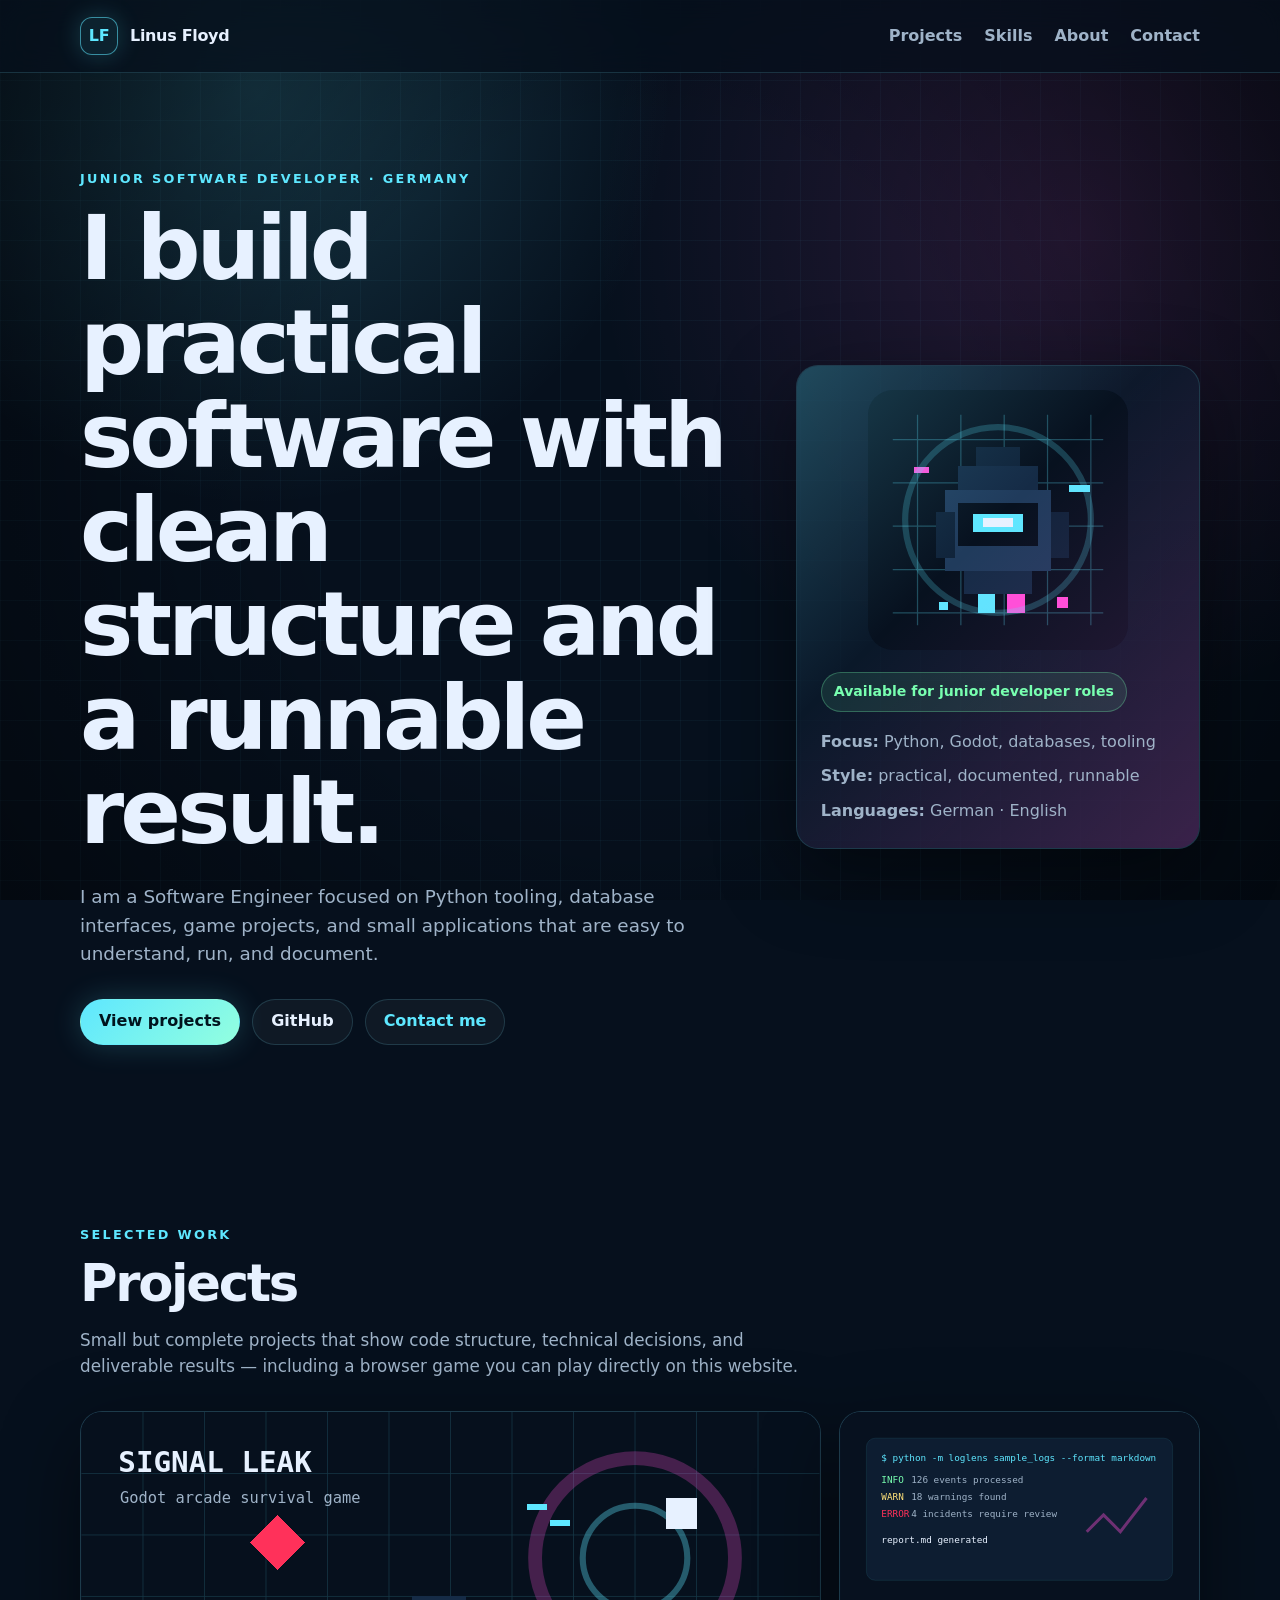
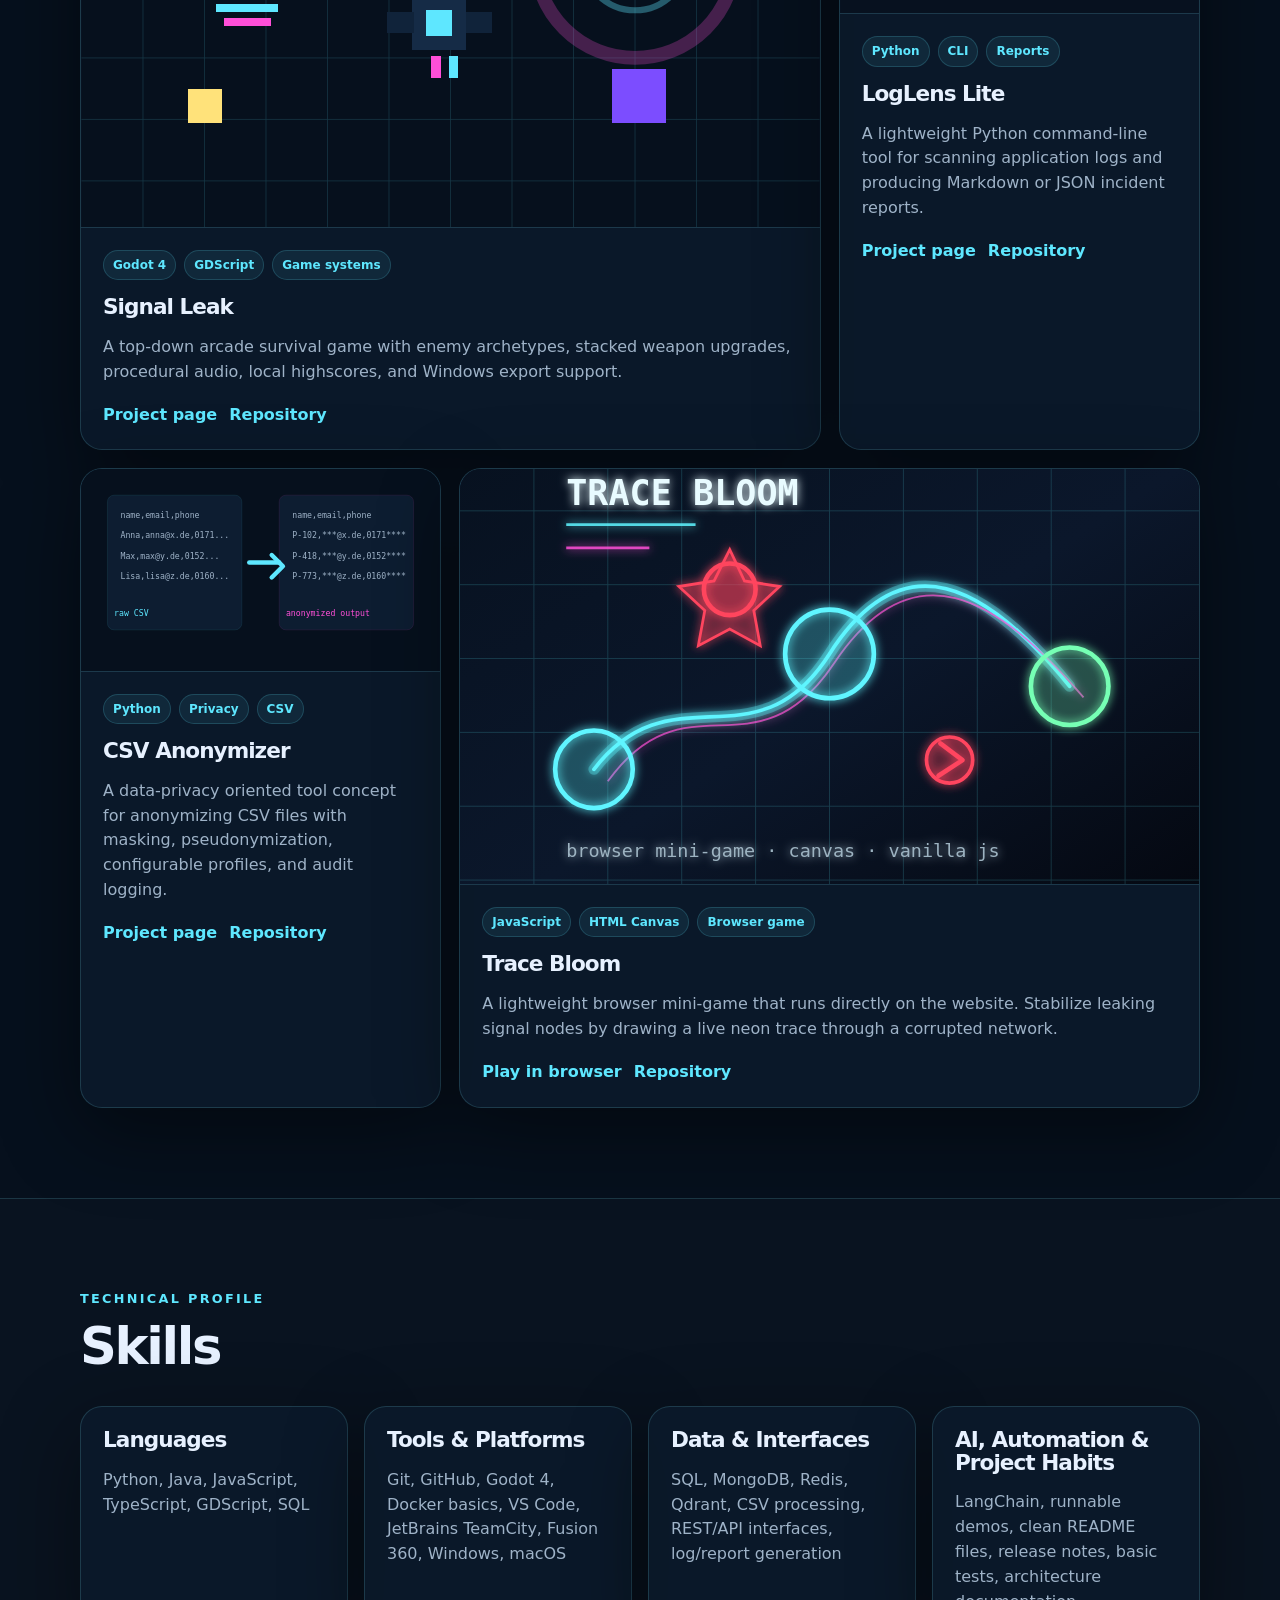
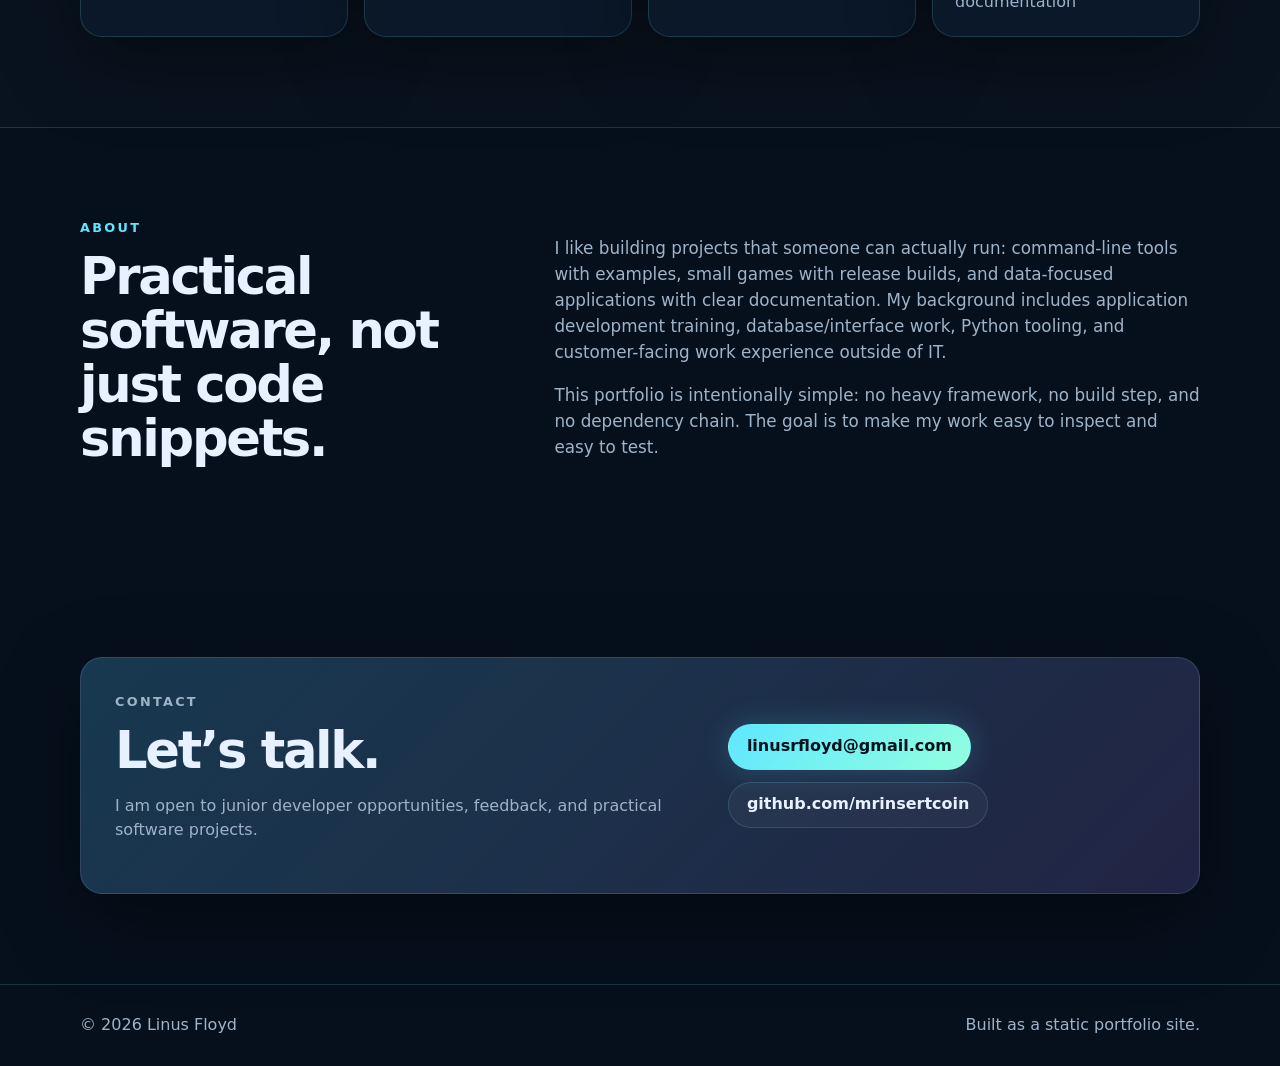
==== commit be2516cd: "Revise personal description in index.html Updated personal description to reflect current role and f" ====
--- a/index.html
+++ b/index.html
@@ -39,14 +39,9 @@
           <p class="eyebrow">Junior Software Developer · Germany</p>
           <h1>I build practical software with clean structure and a runnable result.</h1>
           <p class="hero-text">
-<<<<<<< HEAD
-            I am a Fachinformatiker für Anwendungsentwicklung focused on Python tooling,
-            database interfaces, browser mini-games, Godot game projects, and small applications that are easy to understand,
-=======
+
             I am a Software Engineer focused on Python tooling,
-            database interfaces, game projects, and small applications that are easy to understand,
->>>>>>> 8353236e2a4513e0b97ca2d33d0046ecf074e3ba
-            run, and document.
+            database interfaces, game projects, and small applications that are easy to understand, run, and document.
           </p>
           <div class="button-row">
             <a class="button primary" href="#projects">View projects</a>
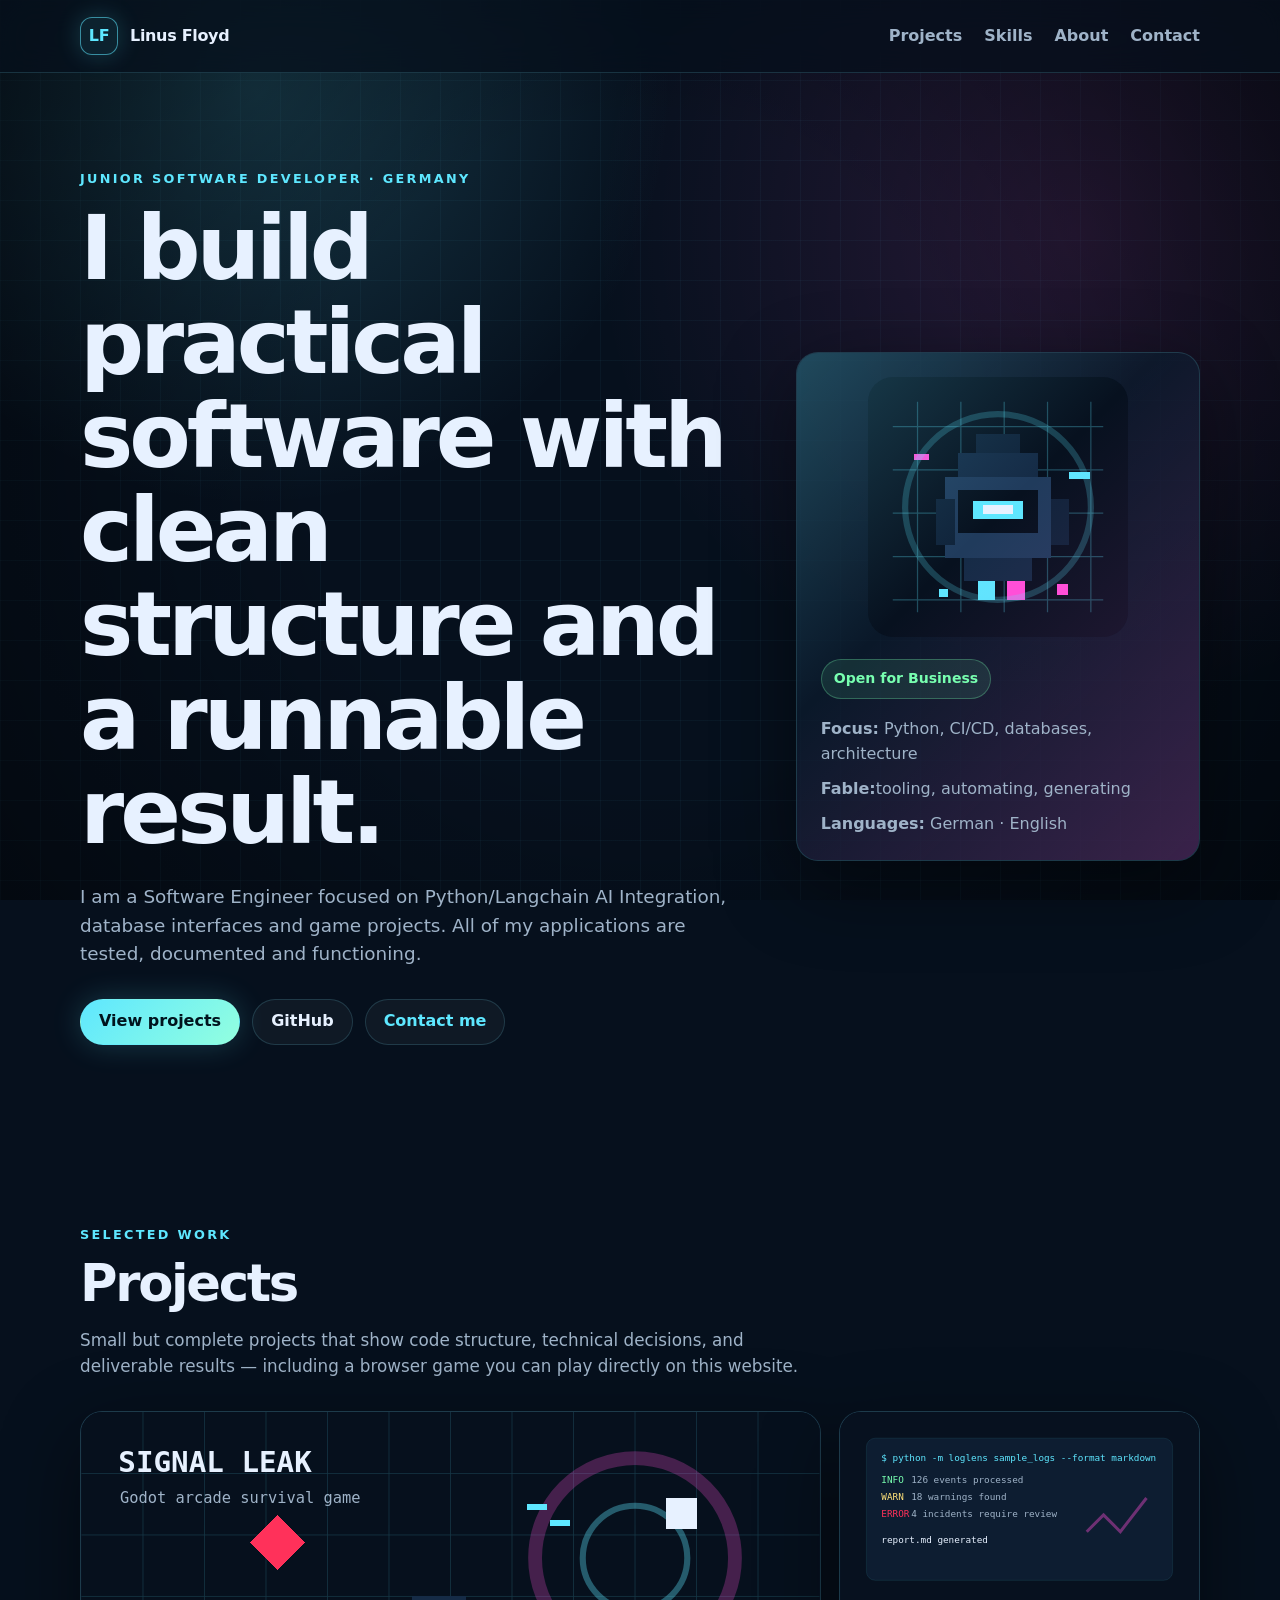
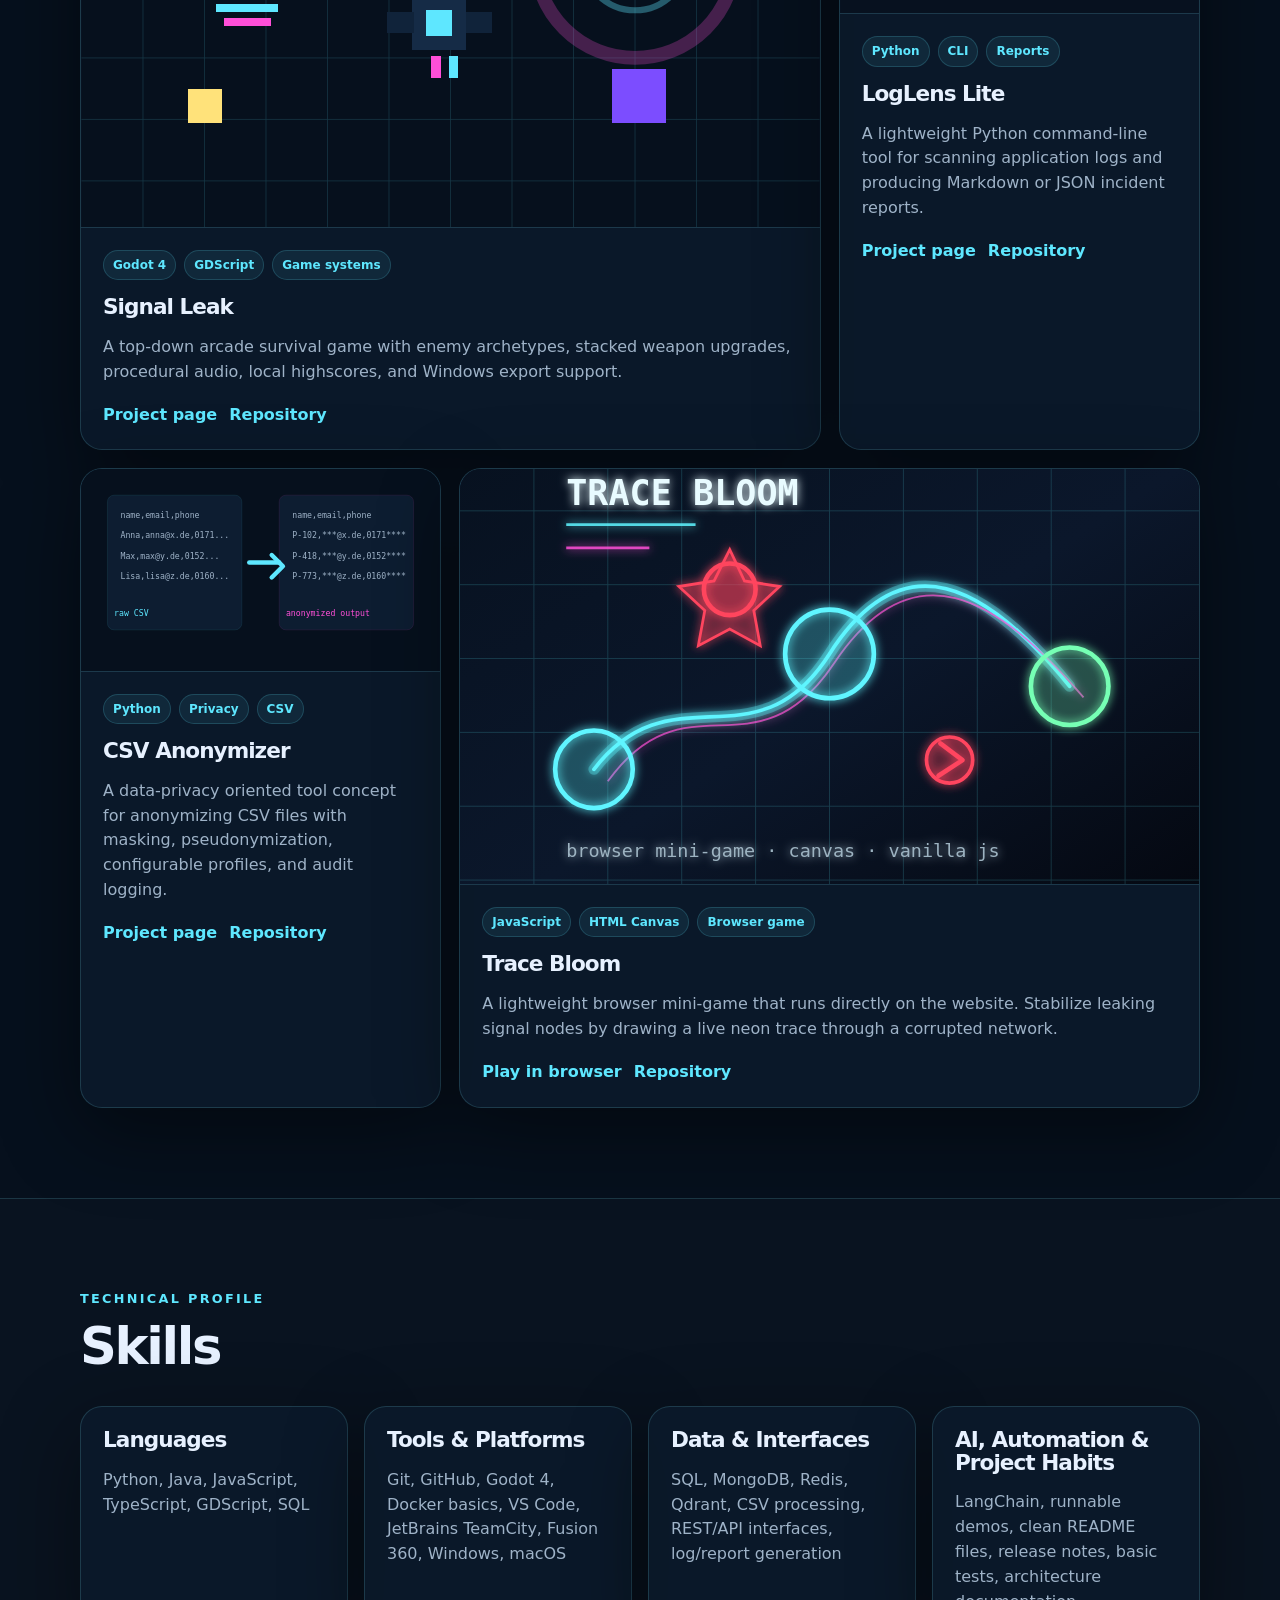
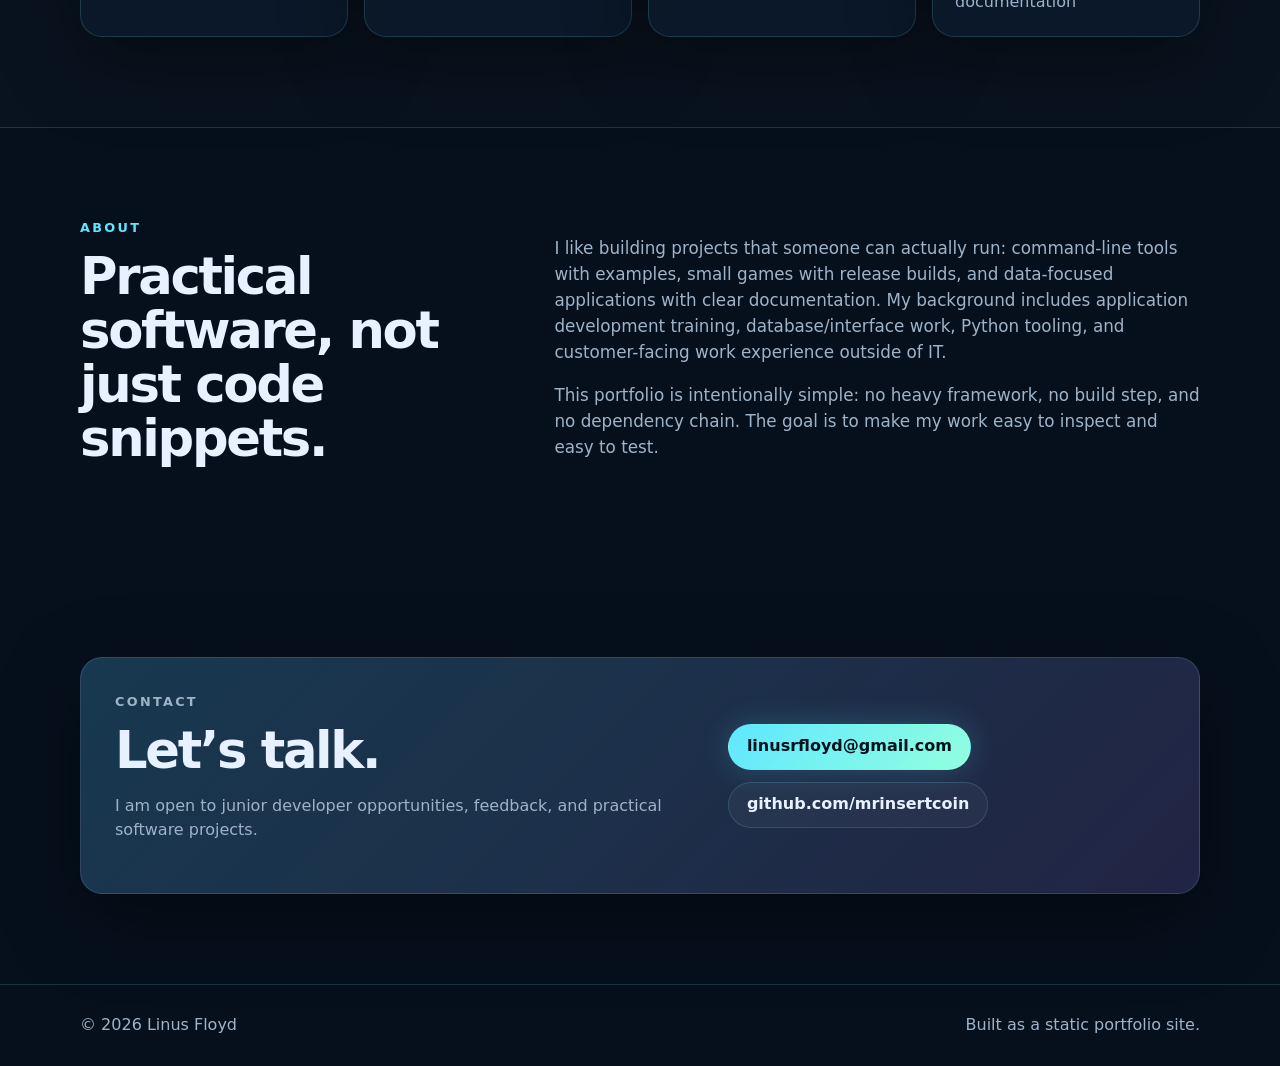
==== commit 2da5ced8: "Update profile description and status in index.html" ====
--- a/index.html
+++ b/index.html
@@ -40,8 +40,8 @@
           <h1>I build practical software with clean structure and a runnable result.</h1>
           <p class="hero-text">
 
-            I am a Software Engineer focused on Python tooling,
-            database interfaces, game projects, and small applications that are easy to understand, run, and document.
+            I am a Software Engineer focused on Python/Langchain AI Integration,
+            database interfaces and game projects. All of my applications are tested, documented and functioning.
           </p>
           <div class="button-row">
             <a class="button primary" href="#projects">View projects</a>
@@ -51,10 +51,10 @@
         </div>
         <div class="hero-card" aria-label="Developer profile summary">
           <img class="avatar" src="assets/img/avatar-signal.svg" alt="Abstract pixel-style avatar" />
-          <div class="status-pill">Available for junior developer roles</div>
+          <div class="status-pill">Open for Business</div>
           <ul class="quick-facts">
-            <li><strong>Focus:</strong> Python, Godot, databases, tooling</li>
-            <li><strong>Style:</strong> practical, documented, runnable</li>
+            <li><strong>Focus:</strong> Python, CI/CD, databases, architecture</li>
+            <li><strong>Fable:</strong>tooling, automating, generating</li>
             <li><strong>Languages:</strong> German · English</li>
           </ul>
         </div>
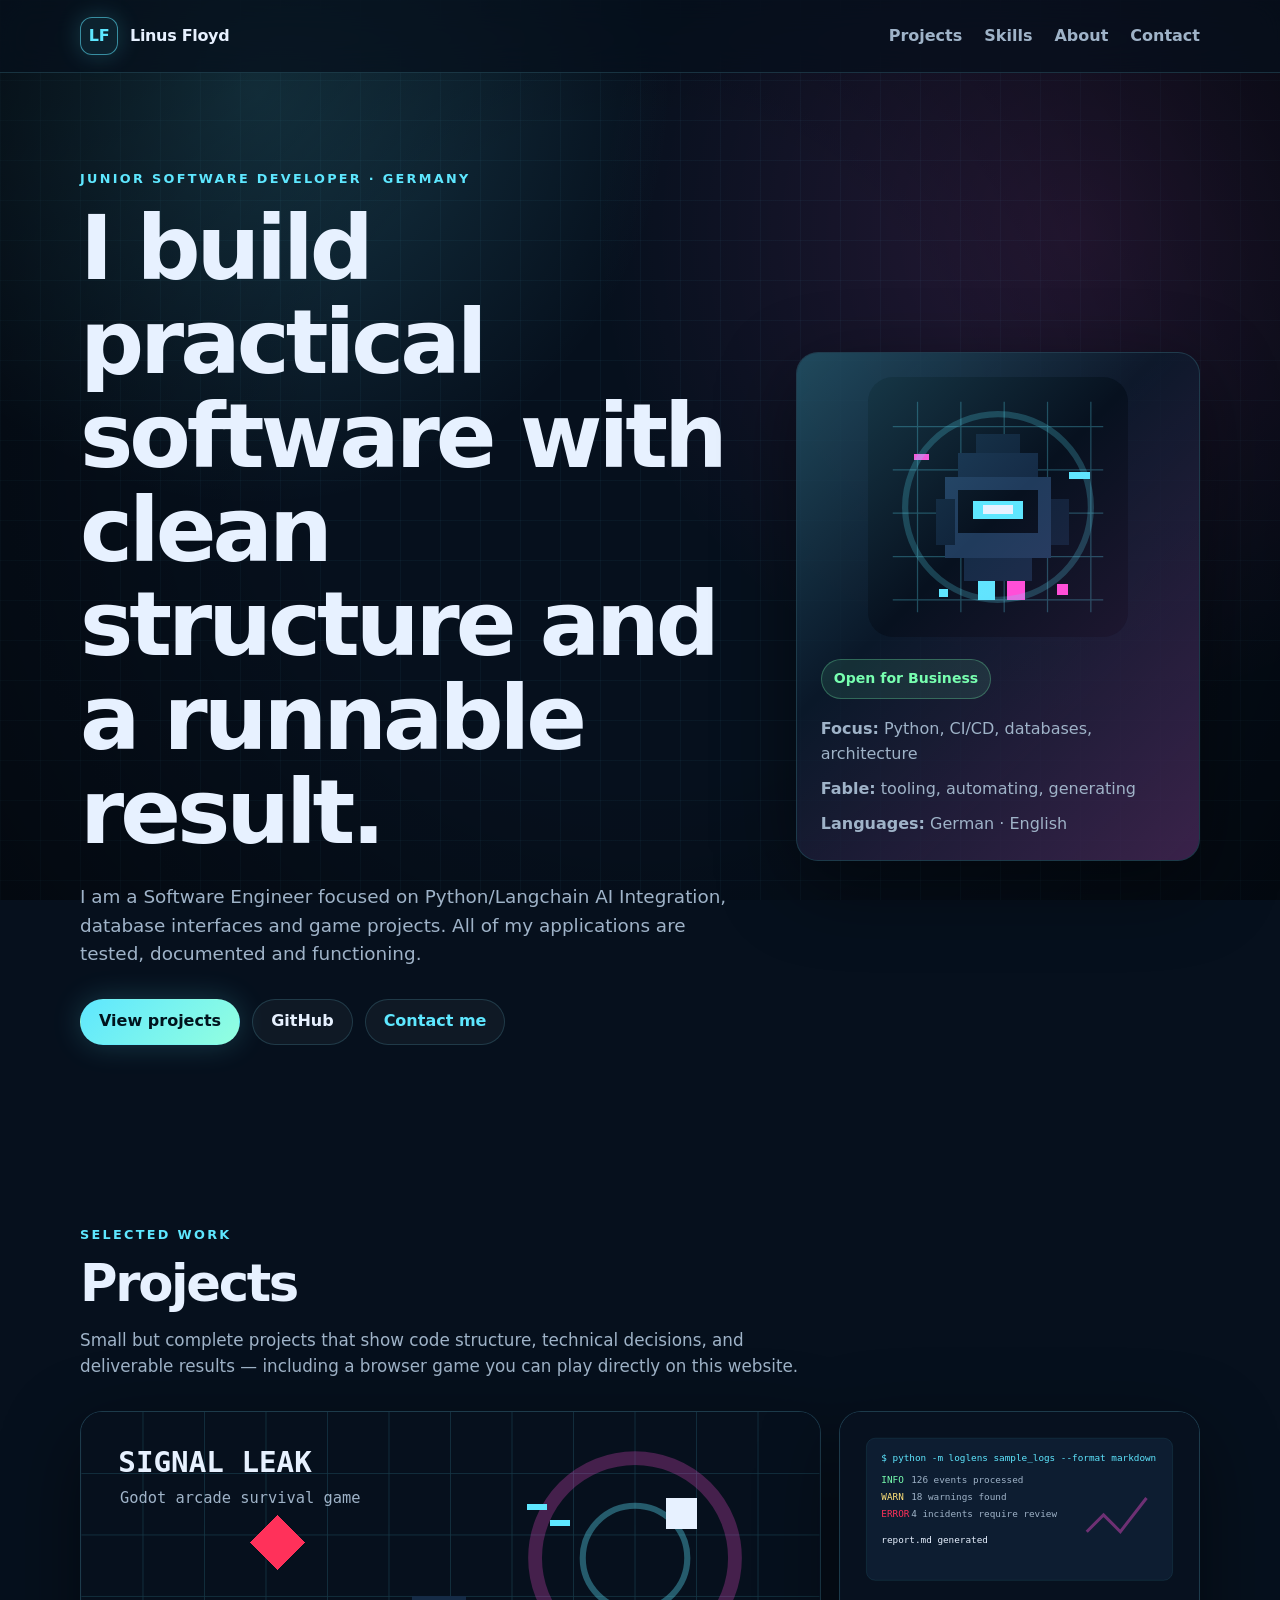
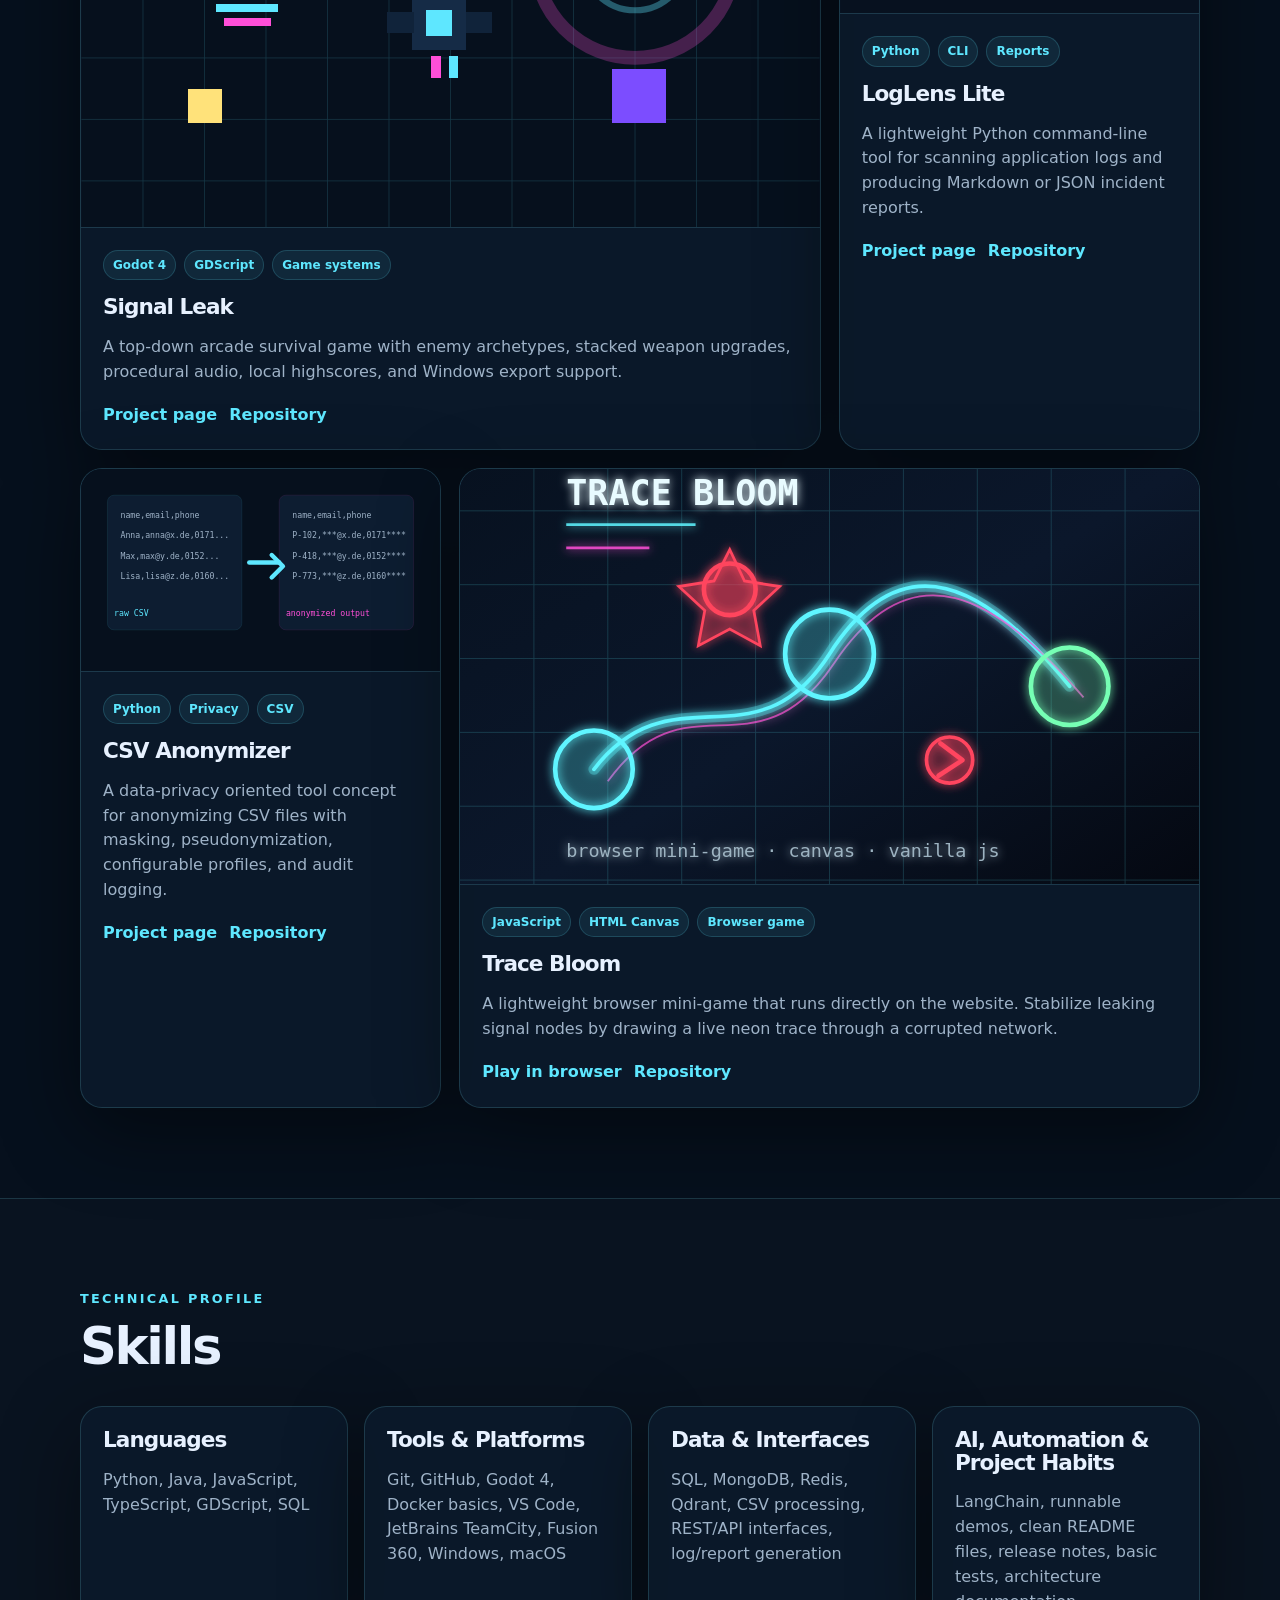
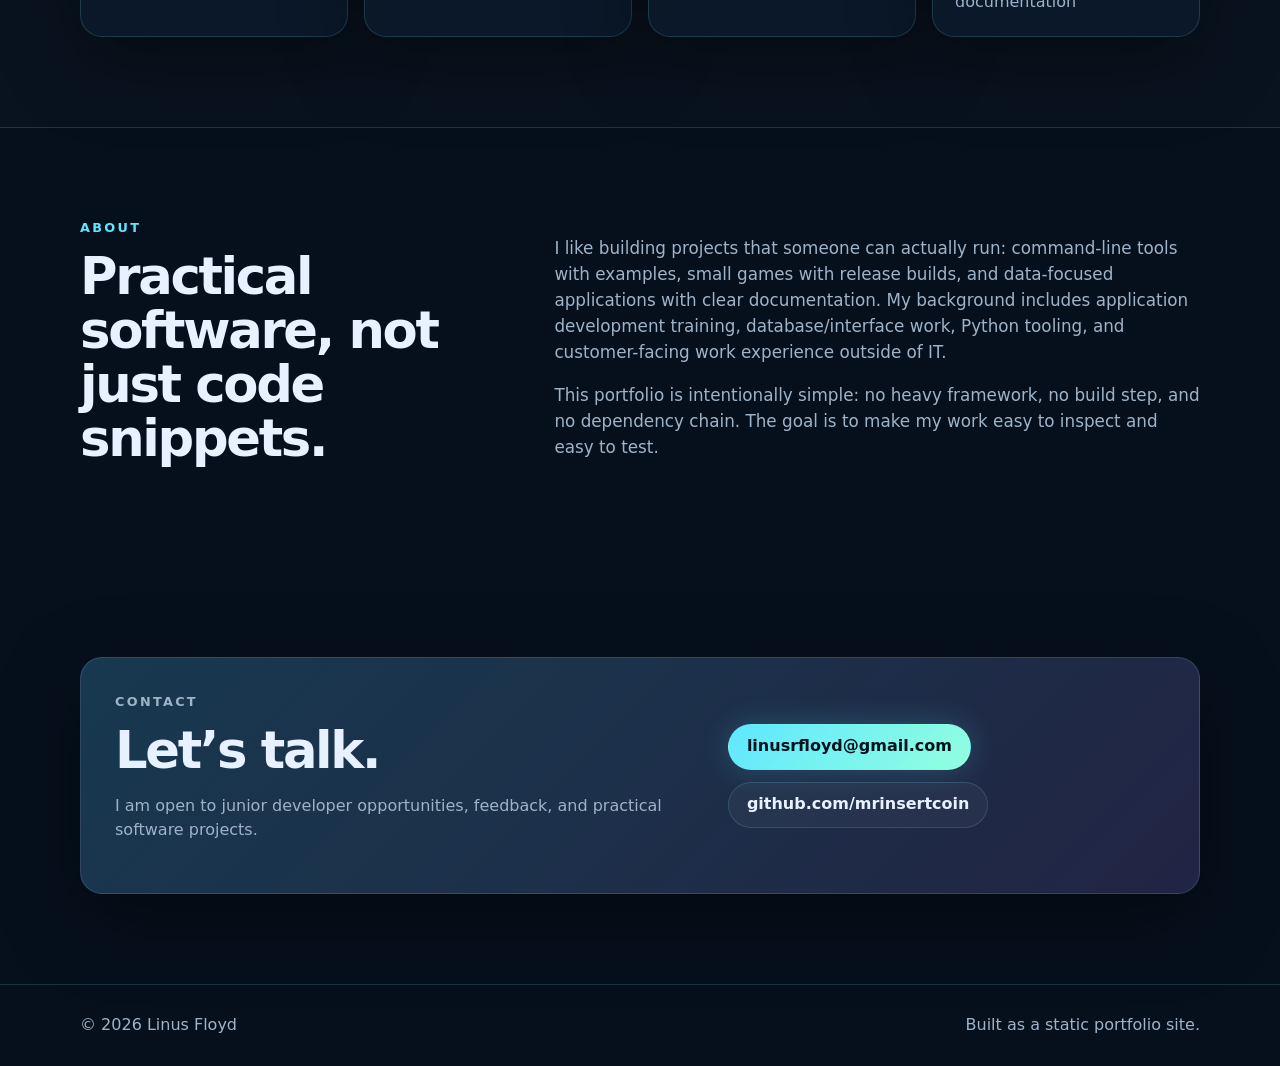
==== commit 67b53edb: "Fix formatting of 'Fable' list item in index.html" ====
--- a/index.html
+++ b/index.html
@@ -54,7 +54,7 @@
           <div class="status-pill">Open for Business</div>
           <ul class="quick-facts">
             <li><strong>Focus:</strong> Python, CI/CD, databases, architecture</li>
-            <li><strong>Fable:</strong>tooling, automating, generating</li>
+            <li><strong>Fable:</strong> tooling, automating, generating</li>
             <li><strong>Languages:</strong> German · English</li>
           </ul>
         </div>
